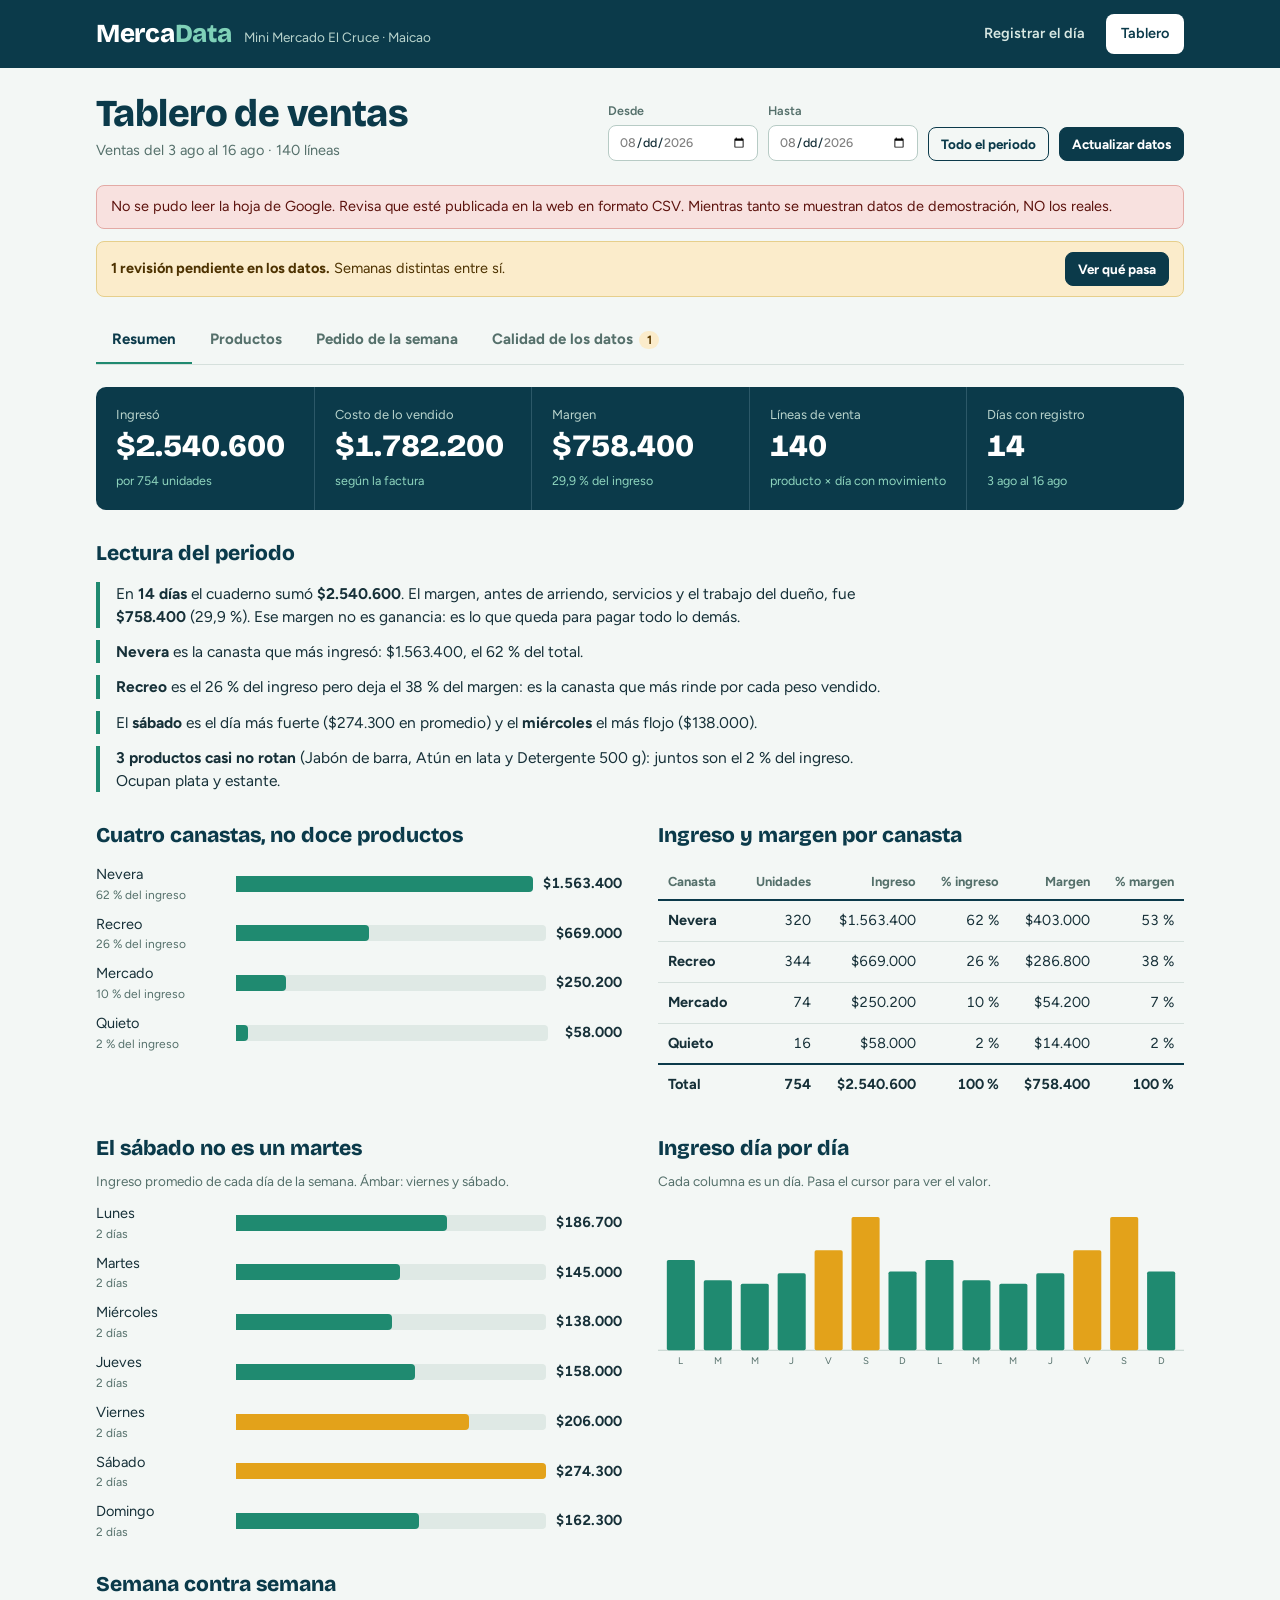
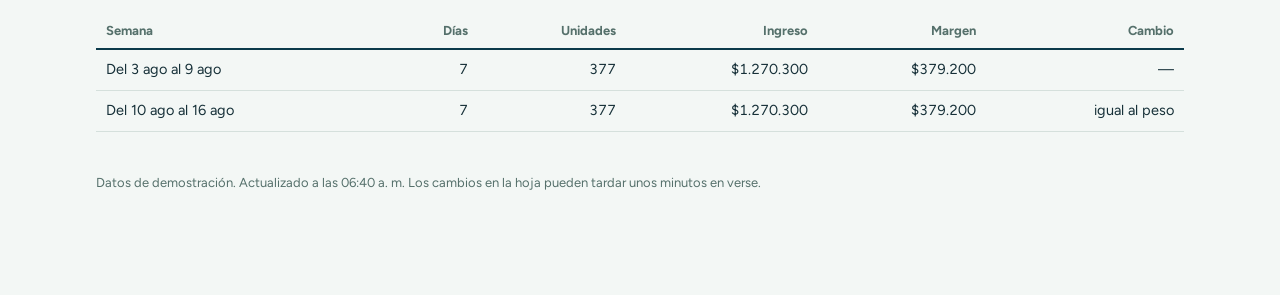
==== tablero.html @ 3d1bfa3e "Add files via upload" ====
<!doctype html>
<html lang="es">
<head>
<meta charset="utf-8">
<meta name="viewport" content="width=device-width, initial-scale=1">
<title>MercaData · Tablero</title>
<link rel="preconnect" href="https://fonts.googleapis.com"><link rel="preconnect" href="https://fonts.gstatic.com" crossorigin>
<link href="https://fonts.googleapis.com/css2?family=Bricolage+Grotesque:opsz,wght@12..96,500;12..96,800&family=Figtree:wght@400;500;600;700&display=swap" rel="stylesheet">
<link rel="stylesheet" href="mercadata.css">
<style>
.page-h { display: flex; justify-content: space-between; align-items: end; gap: 16px; flex-wrap: wrap; padding-block: 26px 12px; }
.page-h h1 { font-family: var(--f-display); font-weight: 800; font-size: clamp(26px, 4vw, 38px); margin: 0; line-height: 1.05; color: var(--ink); letter-spacing: -.015em; }
.page-h p { margin: 6px 0 0; color: var(--muted); font-size: 14.5px; }
.tools { display: flex; gap: 10px; align-items: end; flex-wrap: wrap; }
.tools label.f { font-size: 12.5px; }
.tools input[type=date] { padding: 7px 10px; width: 150px; }
.tabs { display: flex; gap: 2px; border-bottom: 1px solid var(--line); margin-bottom: 22px; overflow-x: auto; scrollbar-width: none; }
.tab { appearance: none; border: 0; background: transparent; padding: 11px 16px; font-weight: 700; font-size: 15px; color: var(--muted); border-bottom: 3px solid transparent; cursor: pointer; white-space: nowrap; margin-bottom: -1px; }
.tab[aria-selected="true"] { color: var(--ink); border-bottom-color: var(--green); }
.tab .n { display: inline-block; min-width: 20px; padding: 0 6px; margin-left: 6px; border-radius: 999px; background: var(--amber-soft); color: #5c3b00; font-size: 12px; text-align: center; }
.panel > * + * { margin-top: 28px; }

.ledger { display: grid; grid-template-columns: repeat(5, 1fr); background: var(--ink); color: #fff; border-radius: 10px; overflow: hidden; }
.ledger > div { padding: 18px 20px; border-left: 1px solid #2c5868; min-width: 0; }
.ledger > div:first-child { border-left: 0; }
.ledger small { display: block; color: #b9d4cd; font-size: 13px; }
.ledger b { display: block; font-family: var(--f-display); font-weight: 800; font-size: clamp(22px, 3vw, 31px); color: #fff; font-variant-numeric: tabular-nums; line-height: 1.15; margin-block: 4px; }
.ledger span { font-size: 12.5px; color: #8fd5be; }

.cols2 { display: grid; grid-template-columns: 1fr 1fr; gap: 36px; }
h2.s { font-family: var(--f-display); font-weight: 800; font-size: 21px; margin: 0 0 12px; color: var(--ink); }
.sub { font-size: 13.5px; color: var(--muted); margin: -6px 0 12px; max-width: 75ch; }

.bars { display: grid; gap: 10px; }
.br { display: grid; grid-template-columns: minmax(84px, 130px) 1fr auto; gap: 10px; align-items: center; font-size: 14.5px; }
.br .t { height: 16px; background: #dfe9e5; border-radius: 0 4px 4px 0; position: relative; }
.br .f { height: 100%; background: var(--green); border-radius: 0 4px 4px 0; min-width: 2px; }
.br .f.amber { background: #e3a21a; }
.br b { font-variant-numeric: tabular-nums; font-weight: 700; min-width: 64px; text-align: right; }
.br span.l { overflow-wrap: anywhere; }
.br span.l small { display: block; color: var(--muted); font-size: 12px; }

.read { margin: 0; padding: 0; list-style: none; display: grid; gap: 12px; }
.read li { padding-left: 16px; border-left: 4px solid var(--green); font-size: 15.5px; max-width: 80ch; }
.read li b { font-weight: 700; }

table { width: 100%; border-collapse: collapse; font-size: 14.5px; }
th { text-align: left; font-size: 13px; color: var(--muted); font-weight: 700; padding: 8px 10px; border-bottom: 2px solid var(--ink); white-space: nowrap; }
td { padding: 9px 10px; border-bottom: 1px solid var(--line); vertical-align: top; }
td.r, th.r { text-align: right; font-variant-numeric: tabular-nums; }
tfoot td { border-top: 2px solid var(--ink); border-bottom: 0; font-weight: 700; }
.scroll { overflow-x: auto; }
.rule { font-size: 13.5px; color: var(--muted); max-width: 85ch; }

.al { display: inline-flex; align-items: center; gap: 6px; font-weight: 700; font-size: 13px; padding: 2px 10px 2px 8px; border-radius: 999px; white-space: nowrap; }
.al svg { width: 12px; height: 12px; flex: none; }
.al.Pausar { background: var(--bad-soft); color: #8e1b14; }
.al.Reforzar { background: var(--amber-soft); color: #5c3b00; }
.al.Firme { background: var(--good-soft); color: #0d4b3b; }
.al.Normal { background: #e4eeeb; color: #34504a; }

.colchart { width: 100%; height: auto; display: block; }
.colchart text { font: 11px var(--f-body); fill: var(--muted); }
.colchart rect.bar { fill: var(--green); }
.colchart rect.bar.fin { fill: #e3a21a; }
.colchart rect.bar:hover { fill: var(--ink); }

.heat td.h { text-align: center; font-variant-numeric: tabular-nums; font-weight: 600; min-width: 46px; }
.heat th { text-align: center; }
.heat th:first-child, .heat td:first-child { text-align: left; }

.chk { display: grid; gap: 10px; }
.chk > div { display: grid; grid-template-columns: auto 1fr; gap: 12px; padding: 12px 14px; border-radius: 8px; background: #fff; border: 1px solid var(--line); }
.chk > div.revisar { background: var(--warn-soft); border-color: #e6cf8c; }
.chk b { display: block; font-size: 15.5px; }
.chk p { margin: 2px 0 0; font-size: 14.5px; max-width: 85ch; }
.chk .ic { width: 22px; height: 22px; margin-top: 2px; }
.pill { display: inline-block; font-size: 12.5px; font-weight: 700; padding: 1px 9px; border-radius: 999px; margin-left: 8px; vertical-align: 1px; }
.pill.ok { background: var(--good-soft); color: #0d4b3b; } .pill.revisar { background: #f3d58a; color: #4d3200; }

.alertbar { background: var(--warn-soft); border: 1px solid #e6cf8c; color: #4d3200; padding: 10px 14px; border-radius: 8px; font-size: 14.5px; display: flex; gap: 12px; align-items: center; justify-content: space-between; flex-wrap: wrap; margin-bottom: 20px; }
.ctrl { display: flex; gap: 14px; align-items: end; flex-wrap: wrap; }
.ctrl label.f { width: 180px; }
.paste { font: 13px/1.5 ui-monospace, Menlo, Consolas, monospace; background: #fff; border: 1px dashed #9fb8b0; border-radius: 8px; padding: 12px; white-space: pre-wrap; }
@media (max-width: 860px) {
  .ledger { grid-template-columns: repeat(2, 1fr); }
  .ledger > div { border-left: 0; border-top: 1px solid #2c5868; }
  .ledger > div:nth-child(-n+2) { border-top: 0; }
  .ledger > div:nth-child(even) { border-left: 1px solid #2c5868; }
  .ledger > div:last-child { grid-column: 1 / -1; border-left: 0; }
  .cols2 { grid-template-columns: 1fr; gap: 28px; }
}
.cols2 > *, .panel > * { min-width: 0; }
@media (max-width: 560px) {
  .colchart text { font-size: 17px; }
  .br { grid-template-columns: 96px 1fr auto; gap: 8px; font-size: 14px; }
  .br b { min-width: 0; font-size: 13.5px; }
  .ledger > div { padding: 14px 14px; }
  .scroll table { font-size: 13px; }
  .xs-hide { display: none; }
  .scroll th, .scroll td { padding: 7px 6px; }
  .br b { font-size: 13px; }
  .br { gap: 6px; }
}
</style>
</head>
<body>
<header class="top">
  <div class="wrap">
    <a class="brand" href="index.html"><span class="wordmark">Merca<i>Data</i></span><span class="slogan" id="negocio">El cuaderno del tendero, leído</span></a>
    <nav class="nav" aria-label="Principal"><a href="index.html">Registrar el día</a><a href="tablero.html" aria-current="page">Tablero</a></nav>
  </div>
</header>

<main class="wrap">
  <div class="page-h">
    <div><h1>Tablero de ventas</h1><p id="periodo">Cargando datos…</p></div>
    <div class="tools">
      <label class="f">Desde<input type="date" id="desde"></label>
      <label class="f">Hasta<input type="date" id="hasta"></label>
      <button class="btn ghost sm" id="limpiar" type="button">Todo el periodo</button>
      <button class="btn sm" id="recargar" type="button">Actualizar datos</button>
    </div>
  </div>
  <div id="avisos"></div>
  <div id="alertbar"></div>

  <div class="tabs" role="tablist" aria-label="Secciones del tablero">
    <button class="tab" role="tab" id="t-resumen" aria-controls="p-resumen" aria-selected="true" data-tab="resumen">Resumen</button>
    <button class="tab" role="tab" id="t-productos" aria-controls="p-productos" aria-selected="false" data-tab="productos">Productos</button>
    <button class="tab" role="tab" id="t-pedido" aria-controls="p-pedido" aria-selected="false" data-tab="pedido">Pedido de la semana</button>
    <button class="tab" role="tab" id="t-calidad" aria-controls="p-calidad" aria-selected="false" data-tab="calidad">Calidad de los datos<span class="n" id="n-calidad" hidden></span></button>
  </div>

  <section class="panel" id="p-resumen" role="tabpanel" aria-labelledby="t-resumen">
    <div class="ledger" id="ledger"></div>
    <div><h2 class="s">Lectura del periodo</h2><ul class="read" id="lectura"></ul></div>
    <div class="cols2">
      <div><h2 class="s">Cuatro canastas, no doce productos</h2><div class="bars" id="b-cat"></div></div>
      <div><h2 class="s">Ingreso y margen por canasta</h2><div class="scroll" id="t-cat"></div></div>
    </div>
    <div class="cols2">
      <div><h2 class="s">El sábado no es un martes</h2><p class="sub">Ingreso promedio de cada día de la semana. Ámbar: viernes y sábado.</p><div class="bars" id="b-dow"></div></div>
      <div><h2 class="s">Ingreso día por día</h2><p class="sub" id="dia-sub"></p><div id="c-dia"></div></div>
    </div>
    <div><h2 class="s">Semana contra semana</h2><div class="scroll" id="t-sem"></div></div>
  </section>

  <section class="panel" id="p-productos" role="tabpanel" aria-labelledby="t-productos" hidden>
    <div><h2 class="s">Lo que rota y lo que se queda quieto</h2><div class="scroll" id="t-prod"></div>
      <p class="rule" id="reglas"></p></div>
    <div><h2 class="s">Qué se vende cada día</h2><p class="sub">Unidades vendidas por producto y día de la semana en el periodo. Cuanto más oscuro, más sale ese día.</p><div class="scroll" id="t-heat"></div></div>
  </section>

  <section class="panel" id="p-pedido" role="tabpanel" aria-labelledby="t-pedido" hidden>
    <div><h2 class="s">Cuatro decisiones de pedido</h2><ul class="read" id="decisiones"></ul></div>
    <div>
      <h2 class="s">Cuánto pedir la próxima semana</h2>
      <p class="sub" id="pedido-base"></p>
      <div class="ctrl"><label class="f">Colchón de seguridad (%)<input type="number" id="colchon" min="0" max="100" value="0" inputmode="numeric"></label><button class="btn go sm" id="copiar-pedido" type="button">Copiar pedido</button></div>
      <div class="scroll" id="t-pedido-t" style="margin-top:14px"></div>
    </div>
    <p class="rule">El pedido es el promedio semanal de lo que salió, repartido entre lunes a jueves y viernes a domingo. No descuenta lo que ya hay en el estante: el cuaderno no registra el inventario. Con pocas semanas de datos no se promete “así va a ser noviembre”, solo el pedido de la otra semana.</p>
  </section>

  <section class="panel" id="p-calidad" role="tabpanel" aria-labelledby="t-calidad" hidden>
    <div><h2 class="s">¿Se puede confiar en estos números?</h2><p class="sub">Revisiones automáticas sobre toda la hoja de Ventas, sin importar las fechas elegidas arriba.</p><div class="chk" id="chk"></div></div>
    <div><h2 class="s">Reglas de limpieza del cuaderno</h2><div class="scroll" id="t-reglas"></div></div>
  </section>

  <p class="foot" id="foot"></p>
</main>
<div class="toast" id="toast" hidden></div>

<script src="config.js"></script>
<script src="demo-data.js"></script>
<script src="lib.js"></script>
<script src="analisis.js"></script>
<script>
(function () {
  "use strict";
  var $ = function (id) { return document.getElementById(id); }, X = window.MD, esc = X.esc, money = X.money, sum = X.sum, DIAS = X.ORDEN_DIAS;
  var data, loadedAt, A, Q;
  $("negocio").textContent = X.CFG.NEGOCIO || "El cuaderno del tendero, leído";

  function toast(t) { var e = $("toast"); e.textContent = t; e.hidden = false; clearTimeout(toast.h); toast.h = setTimeout(function () { e.hidden = true; }, 3000); }
  var TABS = ["resumen", "productos", "pedido", "calidad"];
  function showTab(n) { TABS.forEach(function (t) { $("p-" + t).hidden = t !== n; $("t-" + t).setAttribute("aria-selected", t === n ? "true" : "false"); }); try { history.replaceState(null, "", "#" + n); } catch (e) {} }
  document.querySelector(".tabs").addEventListener("click", function (e) { var b = e.target.closest("[data-tab]"); if (b) showTab(b.dataset.tab); });
  document.querySelector(".tabs").addEventListener("keydown", function (e) {
    if (e.key !== "ArrowRight" && e.key !== "ArrowLeft") return;
    var cur = TABS.indexOf((document.querySelector('.tab[aria-selected="true"]') || {}).dataset.tab), n = TABS[(cur + (e.key === "ArrowRight" ? 1 : TABS.length - 1)) % TABS.length];
    showTab(n); $("t-" + n).focus();
  });
  document.addEventListener("click", function (e) { var g = e.target.closest("[data-go]"); if (g) { e.preventDefault(); showTab(g.dataset.go); window.scrollTo({ top: 0, behavior: "smooth" }); } });

  function bars(items, o) {
    o = o || {}; var max = Math.max.apply(null, items.map(function (i) { return i.v; }).concat([1]));
    return items.map(function (i) { return '<div class="br"><span class="l">' + esc(i.l) + (i.sub ? "<small>" + esc(i.sub) + "</small>" : "") + '</span><div class="t"><div class="f' + (i.amber ? " amber" : "") + '" style="width:' + Math.max(1.5, i.v * 100 / max) + '%"></div></div><b>' + (o.money ? money(i.v) : i.v) + "</b></div>"; }).join("");
  }
  var ICON = {
    Pausar: '<svg viewBox="0 0 12 12" aria-hidden="true"><rect x="2" y="1.5" width="3" height="9" fill="currentColor"/><rect x="7" y="1.5" width="3" height="9" fill="currentColor"/></svg>',
    Reforzar: '<svg viewBox="0 0 12 12" aria-hidden="true"><path d="M6 1 11 10H1z" fill="currentColor"/></svg>',
    Firme: '<svg viewBox="0 0 12 12" aria-hidden="true"><path d="M1.5 6.5 4.5 9.5 10.5 2.5" fill="none" stroke="currentColor" stroke-width="2"/></svg>',
    Normal: '<svg viewBox="0 0 12 12" aria-hidden="true"><circle cx="6" cy="6" r="4.5" fill="currentColor"/></svg>'
  };
  var NOMBRE = { Pausar: "Pausar un pedido", Reforzar: "Reforzar viernes", Firme: "No puede faltar", Normal: "Normal" };
  function badge(e) { return '<span class="al ' + e + '">' + ICON[e] + NOMBRE[e] + "</span>"; }
  function cap(s) { return s.charAt(0).toUpperCase() + s.slice(1); }
  function lista(a) { return a.length <= 1 ? (a[0] || "") : a.slice(0, -1).join(", ") + " y " + a[a.length - 1]; }
  function pc(a, b) { return b ? Math.round(a * 100 / b) : 0; }

  function renderResumen() {
    var mgp = A.ing ? (Math.round(A.margen * 1000 / A.ing) / 10).toLocaleString("es-CO") : "0";
    $("ledger").innerHTML = [
      ["Ingresó", money(A.ing), "por " + A.uni + " unidades"], ["Costo de lo vendido", money(A.costo), "según la factura"],
      ["Margen", money(A.margen), mgp + " % del ingreso"], ["Líneas de venta", A.n, "producto × día con movimiento"],
      ["Días con registro", A.nDias + (A.diasRango && A.diasRango !== A.nDias ? " de " + A.diasRango : ""), A.nDias ? X.fmtDate(A.desde) + " al " + X.fmtDate(A.hasta) : "—"]
    ].map(function (x) { return "<div><small>" + x[0] + "</small><b>" + x[1] + "</b><span>" + x[2] + "</span></div>"; }).join("");

    var L = [], cats = Object.keys(A.cat).sort(function (a, b) { return A.cat[b].ing - A.cat[a].ing; });
    if (!A.n) { $("lectura").innerHTML = "<li>No hay ventas en este periodo. Cambia las fechas o registra un día.</li>"; ["b-cat", "t-cat", "b-dow", "c-dia", "t-sem"].forEach(function (id) { $(id).innerHTML = ""; }); return; }
    L.push("En <b>" + A.nDias + (A.nDias === 1 ? " día" : " días") + "</b> el cuaderno sumó <b>" + money(A.ing) + "</b>. El margen, antes de arriendo, servicios y el trabajo del dueño, fue <b>" + money(A.margen) + "</b> (" + mgp + " %). Ese margen no es ganancia: es lo que queda para pagar todo lo demás.");
    var top = cats[0]; L.push("<b>" + esc(top) + "</b> es la canasta que más ingresó: " + money(A.cat[top].ing) + ", el " + pc(A.cat[top].ing, A.ing) + " % del total.");
    var gap = cats.map(function (c) { return { c: c, d: pc(A.cat[c].margen, A.margen) - pc(A.cat[c].ing, A.ing) }; }).sort(function (a, b) { return b.d - a.d; })[0];
    if (gap && gap.d >= 5) L.push("<b>" + esc(gap.c) + "</b> es el " + pc(A.cat[gap.c].ing, A.ing) + " % del ingreso pero deja el " + pc(A.cat[gap.c].margen, A.margen) + " % del margen: es la canasta que más rinde por cada peso vendido.");
    var dw = DIAS.filter(function (d) { return Object.keys(A.dow[d].fechas).length; }).map(function (d) { var n = Object.keys(A.dow[d].fechas).length; return { d: d, avg: A.dow[d].ing / n }; }).sort(function (a, b) { return b.avg - a.avg; });
    if (dw.length > 1) L.push("El <b>" + dw[0].d.toLowerCase() + "</b> es el día más fuerte (" + money(dw[0].avg) + " en promedio) y el <b>" + dw[dw.length - 1].d.toLowerCase() + "</b> el más flojo (" + money(dw[dw.length - 1].avg) + ").");
    var pau = A.prod.filter(function (p) { return p.estado === "Pausar"; });
    if (pau.length) L.push("<b>" + pau.length + (pau.length === 1 ? " producto" : " productos") + " casi no rota" + (pau.length === 1 ? "" : "n") + "</b> (" + lista(pau.map(function (p) { return esc(p.producto); })) + "): juntos son el " + pc(sum(pau, function (p) { return p.ing; }), A.ing) + " % del ingreso. Ocupan plata y estante.");
    $("lectura").innerHTML = L.map(function (t) { return "<li>" + t + "</li>"; }).join("");

    $("b-cat").innerHTML = bars(cats.map(function (c, i) { return { l: c, sub: pc(A.cat[c].ing, A.ing) + " % del ingreso", v: A.cat[c].ing }; }), { money: true });
    $("t-cat").innerHTML = '<table><thead><tr><th>Canasta</th><th class="r xs-hide">Unidades</th><th class="r">Ingreso</th><th class="r">% ingreso</th><th class="r">Margen</th><th class="r xs-hide">% margen</th></tr></thead><tbody>' +
      cats.map(function (c) { var o = A.cat[c]; return "<tr><td><b>" + esc(c) + '</b></td><td class="r xs-hide">' + o.uni + '</td><td class="r">' + money(o.ing) + '</td><td class="r">' + pc(o.ing, A.ing) + ' %</td><td class="r">' + money(o.margen) + '</td><td class="r xs-hide">' + pc(o.margen, A.margen) + " %</td></tr>"; }).join("") +
      '</tbody><tfoot><tr><td>Total</td><td class="r">' + A.uni + '</td><td class="r">' + money(A.ing) + '</td><td class="r">100 %</td><td class="r">' + money(A.margen) + '</td><td class="r">100 %</td></tr></tfoot></table>';

    $("b-dow").innerHTML = bars(DIAS.filter(function (d) { return Object.keys(A.dow[d].fechas).length; }).map(function (d) { var n = Object.keys(A.dow[d].fechas).length; return { l: d, sub: n + (n === 1 ? " día" : " días"), v: Math.round(A.dow[d].ing / n), amber: d === "Viernes" || d === "Sábado" }; }), { money: true });

    var keys = A.fechas, mx = Math.max.apply(null, keys.map(function (k) { return A.dia[k]; })), W = 600, H = 190, pb = 22, bw = (W - 10) / keys.length;
    $("dia-sub").textContent = "Cada columna es un día. Pasa el cursor para ver el valor.";
    $("c-dia").innerHTML = '<svg class="colchart" viewBox="0 0 ' + W + " " + H + '" role="img" aria-label="Ingreso por día">' +
      '<line x1="0" x2="' + W + '" y1="' + (H - pb) + '" y2="' + (H - pb) + '" stroke="#b7cbc5"/>' +
      keys.map(function (k, i) { var h = Math.round(A.dia[k] * (H - pb - 16) / mx), dn = X.dayName(k), fin = dn === "Viernes" || dn === "Sábado"; return '<rect class="bar' + (fin ? " fin" : "") + '" x="' + (5 + i * bw + bw * .12) + '" y="' + (H - pb - h) + '" width="' + (bw * .76) + '" height="' + h + '" rx="2"><title>' + dn + " " + X.fmtDate(k) + ": " + money(A.dia[k]) + '</title></rect><text x="' + (5 + i * bw + bw / 2) + '" y="' + (H - 6) + '" text-anchor="middle">' + dn.charAt(0) + "</text>"; }).join("") + "</svg>";

    var prev = null;
    $("t-sem").innerHTML = '<table><thead><tr><th>Semana</th><th class="r">Días</th><th class="r xs-hide">Unidades</th><th class="r">Ingreso</th><th class="r xs-hide">Margen</th><th class="r">Cambio</th></tr></thead><tbody>' +
      A.semKeys.map(function (k) { var s = A.sem[k], nd = Object.keys(s.dias).length, ch = prev == null ? "—" : (prev === s.ing ? "igual al peso" : (s.ing > prev ? "+" : "−") + Math.abs(Math.round((s.ing - prev) * 100 / prev)) + " %"); prev = s.ing; return "<tr><td>Del " + X.fmtDate(k) + " al " + X.fmtDate(X.addDays(k, 6)) + '</td><td class="r">' + nd + '</td><td class="r xs-hide">' + s.uni + '</td><td class="r">' + money(s.ing) + '</td><td class="r xs-hide">' + money(s.margen) + '</td><td class="r">' + ch + "</td></tr>"; }).join("") + "</tbody></table>";
  }

  function renderProductos() {
    if (!A.n) { $("t-prod").innerHTML = ""; $("t-heat").innerHTML = ""; $("reglas").textContent = ""; return; }
    var C = X.CFG;
    $("t-prod").innerHTML = '<table><thead><tr><th>Producto</th><th>Canasta</th><th class="r">Unidades</th><th class="r">Por semana</th><th class="r">Ingreso</th><th class="r">Margen</th><th class="r">Margen %</th><th class="r">Días con venta</th><th class="r">Vie + sáb</th><th>Día pico</th><th>Qué hacer</th></tr></thead><tbody>' +
      A.prod.map(function (p) { return "<tr><td><b>" + esc(p.producto) + "</b></td><td>" + esc(p.categoria) + '</td><td class="r">' + p.uni + '</td><td class="r">' + (Math.round(p.semana * 10) / 10).toLocaleString("es-CO") + '</td><td class="r">' + money(p.ing) + '</td><td class="r">' + money(p.margen) + '</td><td class="r">' + Math.round(p.mgPct) + ' %</td><td class="r">' + Math.round(p.pctDias) + ' %</td><td class="r">' + Math.round(p.pctFinde) + ' %</td><td>' + esc(p.pico) + "</td><td>" + badge(p.estado) + "</td></tr>"; }).join("") + "</tbody></table>";
    $("reglas").innerHTML = "Cómo se decide “qué hacer” (se cambia en config.js): <b>Pausar un pedido</b> si vende " + (C.QUIETO_MAX_SEMANA == null ? 4 : C.QUIETO_MAX_SEMANA) + " unidades por semana o menos. <b>Reforzar viernes</b> si al menos el " + (C.FIN_DE_SEMANA_PCT == null ? 37 : C.FIN_DE_SEMANA_PCT) + " % de sus unidades salen viernes y sábado (parejo sería 29 %). <b>No puede faltar</b> si se vendió al menos el " + (C.DIARIO_PCT == null ? 90 : C.DIARIO_PCT) + " % de los días y no pesa más el fin de semana. El resto es <b>Normal</b>.";
    var mx = 1; A.prod.forEach(function (p) { p.dow.forEach(function (v) { if (v > mx) mx = v; }); });
    $("t-heat").innerHTML = '<table class="heat"><thead><tr><th>Producto</th>' + DIAS.map(function (d) { return "<th>" + d.slice(0, 3) + "</th>"; }).join("") + '</tr></thead><tbody>' +
      A.prod.map(function (p) { var m = Math.max(Math.max.apply(null, p.dow), 6); return "<tr><td>" + esc(p.producto) + "</td>" + p.dow.map(function (v, i) { var a = v / m; return '<td class="h" style="background:rgba(31,138,112,' + (0.06 + a * 0.72).toFixed(2) + ");color:" + (a > .55 ? "#fff" : "#163038") + '" title="' + esc(p.producto) + ", " + DIAS[i] + ": " + v + ' unidades">' + v + "</td>"; }).join("") + "</tr>"; }).join("") + "</tbody></table>";
  }

  var pedidoRows = [];
  function renderPedido() {
    if (!A.n) { $("t-pedido-t").innerHTML = ""; $("decisiones").innerHTML = ""; $("pedido-base").textContent = ""; pedidoRows = []; return; }
    var col = Math.max(0, Math.min(100, +$("colchon").value || 0)) / 100, mult = 1 + col;
    pedidoRows = A.prod.map(function (p) {
      var pausar = p.estado === "Pausar", a = pausar ? 0 : Math.ceil(p.lunJue * mult), b = pausar ? 0 : Math.ceil(p.vieDom * mult);
      return { p: p, a: a, b: b, tot: a + b };
    });
    var semTxt = A.semanasN === 1 ? "1 semana" : (Math.round(A.semanasN * 10) / 10).toLocaleString("es-CO") + " semanas";
    var rep = Q.filter(function (c) { return c.titulo === "Semanas distintas entre sí" && c.nivel === "revisar"; })[0];
    $("pedido-base").innerHTML = "Base: promedio por semana de lo vendido entre el " + X.fmtDate(A.desde) + " y el " + X.fmtDate(A.hasta) + " (" + semTxt + ")." + (rep ? ' <b style="color:#8f5a00">Ojo: hay semanas repetidas en los datos; si es un error de copia, este pedido se apoya en una sola semana real.</b> <a href="#" data-go="calidad">Ver revisión</a>' : "");
    $("t-pedido-t").innerHTML = '<table><thead><tr><th>Producto</th><th>Qué hacer</th><th class="r">Lunes a jueves</th><th class="r">Viernes a domingo</th><th class="r">Total de la semana</th></tr></thead><tbody>' +
      pedidoRows.map(function (r) { return "<tr><td><b>" + esc(r.p.producto) + "</b></td><td>" + badge(r.p.estado) + '</td><td class="r">' + (r.p.estado === "Pausar" ? "—" : r.a) + '</td><td class="r">' + (r.p.estado === "Pausar" ? "—" : r.b) + '</td><td class="r"><b>' + (r.p.estado === "Pausar" ? "0 · pausar" : r.tot) + "</b></td></tr>"; }).join("") + "</tbody></table>";

    var firmes = A.prod.filter(function (p) { return p.estado === "Firme"; }), ref = A.prod.filter(function (p) { return p.estado === "Reforzar"; }), pau = A.prod.filter(function (p) { return p.estado === "Pausar"; });
    var D = [];
    if (firmes.length) D.push("<b>" + cap(lista(firmes.map(function (p) { return p.producto; }))) + " se piden antes que cualquier promoción.</b> Se vendieron casi todos los días y su venta no depende del fin de semana: son el " + pc(sum(firmes, function (p) { return p.ing; }), A.ing) + " % del ingreso.");
    if (ref.length) { var ra = sum(ref, function (p) { return p.lunJue; }), rb = sum(ref, function (p) { return p.vieDom; }); D.push("<b>" + cap(lista(ref.map(function (p) { return p.producto; }))) + " se refuerzan el viernes, no el lunes.</b> En promedio salen " + Math.round(ra) + " unidades de lunes a jueves y " + Math.round(rb) + " de viernes a domingo: el pedido del viernes debe ser más alto que el del martes."); }
    if (pau.length) D.push("<b>" + cap(lista(pau.map(function (p) { return p.producto; }))) + " se pausan un pedido.</b> Salen " + lista(pau.map(function (p) { return esc(p.producto) + " " + (Math.round(p.semana * 10) / 10).toLocaleString("es-CO"); })) + " unidades por semana: no se reponen hasta ver otra semana igual.");
    D.push("<b>Con " + A.nDias + (A.nDias === 1 ? " día" : " días") + " no se promete el mes.</b> Se promete el pedido de la otra semana, y se vuelve a leer cuando haya más datos.");
    $("decisiones").innerHTML = D.map(function (t) { return "<li>" + t + "</li>"; }).join("");
  }
  $("colchon").addEventListener("input", function () { if (A) renderPedido(); });
  $("copiar-pedido").addEventListener("click", function () {
    if (!pedidoRows.length) return;
    var t = "Pedido sugerido · semana siguiente (" + (X.CFG.NEGOCIO || "") + ")\n" + pedidoRows.filter(function (r) { return r.p.estado !== "Pausar"; }).map(function (r) { return "- " + r.p.producto + ": " + r.tot + " (lun-jue " + r.a + " · vie-dom " + r.b + ")"; }).join("\n") +
      "\nPausar este pedido: " + pedidoRows.filter(function (r) { return r.p.estado === "Pausar"; }).map(function (r) { return r.p.producto; }).join(", ");
    if (navigator.clipboard && navigator.clipboard.writeText) navigator.clipboard.writeText(t).then(function () { toast("Pedido copiado."); }, function () { toast("No se pudo copiar."); }); else toast("No se pudo copiar.");
  });

  function renderCalidad() {
    var ic = { ok: '<svg class="ic" viewBox="0 0 24 24" aria-hidden="true"><circle cx="12" cy="12" r="11" fill="#146b52"/><path d="M6.5 12.5 10.5 16.5 17.5 8" fill="none" stroke="#fff" stroke-width="2.4"/></svg>',
      revisar: '<svg class="ic" viewBox="0 0 24 24" aria-hidden="true"><path d="M12 1.5 23 21H1z" fill="#c98a0b"/><path d="M12 9v6" stroke="#fff" stroke-width="2.6"/><circle cx="12" cy="18" r="1.5" fill="#fff"/></svg>' };
    var pend = Q.filter(function (c) { return c.nivel === "revisar"; }).length;
    $("n-calidad").hidden = !pend; $("n-calidad").textContent = pend;
    $("chk").innerHTML = Q.map(function (c) { return '<div class="' + c.nivel + '">' + ic[c.nivel] + "<div><b>" + esc(c.titulo) + '<span class="pill ' + c.nivel + '">' + (c.nivel === "ok" ? "Bien" : "Revisar") + "</span></b><p>" + esc(c.detalle) + "</p></div></div>"; }).join("");
    $("alertbar").innerHTML = pend ? '<div class="alertbar" role="status"><span><b>' + pend + (pend === 1 ? " revisión pendiente" : " revisiones pendientes") + " en los datos.</b> " + esc(Q.filter(function (c) { return c.nivel === "revisar"; })[0].titulo) + (pend > 1 ? " y " + (pend - 1) + " más." : ".") + '</span><button class="btn sm" type="button" data-go="calidad">Ver qué pasa</button></div>' : "";
    $("t-reglas").innerHTML = '<table><thead><tr><th>Error del cuaderno</th><th>Regla</th><th>Dónde se aplica</th></tr></thead><tbody>' + [
      ["Mismo producto con tres nombres", "Lista cerrada de productos", "Registro: solo se eligen productos de la hoja Productos. Tablero: revisa los que están fuera."],
      ["Un sábado copiado dos veces", "Una fecha, una fila por producto", "Registro: guardar un día ya registrado lo reemplaza. Tablero: busca repetidas."],
      ["Precio escrito como texto (14.500 / 14500)", "Precio en número pelado", "Se toma de la hoja Productos, no se escribe a mano."],
      ["Día sin página", "Día vacío se deja vacío y se dice", "Tablero: lista los días sin registro; no se rellenan con promedios."],
      ["Costo igual al precio", "El costo sale de la factura", "Tablero: avisa si el costo es cero o no es menor que el precio."],
      ["Producto “por si acaso”", "Lo que no está en el cuaderno no existe", "Registro: si no salió, queda en 0 y no se guarda fila."]
    ].map(function (r) { return "<tr><td>" + r.map(esc).join("</td><td>") + "</td></tr>"; }).join("") + "</tbody></table>";
  }

  function filtered() { return MDA.analizar(data.ven, data.prod, { desde: $("desde").value, hasta: $("hasta").value }); }
  function renderAll() {
    A = filtered(); Q = MDA.calidad(data.ven, data.prod);
    $("periodo").textContent = A.n ? "Ventas del " + X.fmtDate(A.desde) + " al " + X.fmtDate(A.hasta) + " · " + A.n + " líneas" : "Sin ventas en este periodo";
    renderResumen(); renderProductos(); renderPedido(); renderCalidad();
    $("foot").textContent = (data.modo === "demo" ? "Datos de demostración. " : "Datos de la hoja de Google. ") + "Actualizado a las " + loadedAt + ". Los cambios en la hoja pueden tardar unos minutos en verse.";
  }
  function load() {
    $("periodo").textContent = "Cargando datos…";
    return X.loadData().then(function (d) {
      data = d; loadedAt = new Date().toLocaleTimeString("es-CO", { hour: "2-digit", minute: "2-digit" }).replace(/\.$/, "");
      var av = d.avisos.slice(); if (d.modo === "demo" && !av.length) av.push("Estás viendo datos de demostración. Conecta las hojas de Google en config.js para ver los datos reales.");
      $("avisos").innerHTML = av.map(function (a) { return '<div class="banner' + (d.avisos.length ? " err" : "") + '" role="status">' + esc(a) + "</div>"; }).join("");
      var f = d.ven.map(function (v) { return v.fecha; }).filter(Boolean).sort(); if (f.length) { $("desde").min = $("hasta").min = f[0]; $("desde").max = $("hasta").max = f[f.length - 1]; }
      renderAll();
    });
  }
  ["desde", "hasta"].forEach(function (id) { $(id).addEventListener("change", function () { if (data) renderAll(); }); });
  $("limpiar").addEventListener("click", function () { $("desde").value = ""; $("hasta").value = ""; if (data) renderAll(); });
  $("recargar").addEventListener("click", function () { load().then(function () { toast("Datos actualizados."); }); });
  var h = (location.hash || "").replace("#", ""); if (TABS.indexOf(h) >= 0) showTab(h);
  load();
})();
</script>
</body>
</html>
---- mercadata.css ----
/* MercaData · estilos comunes. Azul petróleo de la marca, verde para datos, ámbar para el fin de semana. */
:root {
  --ink: #0b3a4a;
  --ink-2: #163038;
  --paper: #f3f7f5;
  --card: #ffffff;
  --line: #d5e0dc;
  --muted: #55706b;
  --green: #1f8a70;
  --green-soft: #d6efe6;
  --amber: #c98a0b;
  --amber-soft: #fbeccb;
  --bad: #b3261e; --bad-soft: #f8e1df;
  --warn: #8f5a00; --warn-soft: #fbeccb;
  --good: #146b52; --good-soft: #d6efe6;
  --f-display: "Bricolage Grotesque", "Trebuchet MS", system-ui, sans-serif;
  --f-body: "Figtree", system-ui, -apple-system, "Segoe UI", sans-serif;
}
* { box-sizing: border-box; }
html { -webkit-text-size-adjust: 100%; }
body { margin: 0; background: var(--paper); color: var(--ink-2); font: 16px/1.5 var(--f-body); }
a { color: inherit; }
button, input, select, textarea { font: inherit; color: inherit; }
:focus-visible { outline: 3px solid var(--amber); outline-offset: 2px; }
.wrap { max-width: 1120px; margin: 0 auto; padding-inline: max(16px, env(safe-area-inset-left)); }
[hidden] { display: none !important; }

.top { background: var(--ink); color: #fff; }
.top .wrap { display: flex; align-items: center; justify-content: space-between; gap: 14px; padding-block: 14px; flex-wrap: wrap; }
.brand { display: flex; align-items: baseline; gap: 12px; text-decoration: none; flex-wrap: wrap; min-width: 0; }
.wordmark { font-family: var(--f-display); font-weight: 800; font-size: 26px; letter-spacing: -.01em; line-height: 1; }
.wordmark i { font-style: normal; color: #7fd1b8; }
.slogan { font-size: 13.5px; color: #b9d4cd; }
.nav { display: flex; gap: 6px; }
.nav a { text-decoration: none; padding: 8px 14px; border-radius: 8px; font-size: 14.5px; font-weight: 600; color: #d8e8e3; border: 1px solid transparent; }
.nav a[aria-current="page"] { background: #fff; color: var(--ink); }
.nav a:hover:not([aria-current]) { border-color: #4b7482; }

.banner { padding: 10px 14px; border-radius: 8px; font-size: 14.5px; margin-block: 12px; background: var(--warn-soft); color: #4d3200; border: 1px solid #e6cf8c; }
.banner.err { background: var(--bad-soft); color: #5c120d; border-color: #e3aaa5; }

.btn { appearance: none; border: 1px solid var(--ink); background: var(--ink); color: #fff; border-radius: 8px; padding: 11px 18px; font-weight: 700; cursor: pointer; text-decoration: none; display: inline-block; text-align: center; }
.btn:hover { background: #0f4c61; }
.btn.go { background: var(--green); border-color: var(--green); }
.btn.go:hover { background: #197560; }
.btn.ghost { background: transparent; color: var(--ink); }
.btn.ghost:hover { background: #e4eeeb; }
.btn.sm { padding: 6px 12px; font-size: 13.5px; }
.btn:disabled { opacity: .45; cursor: not-allowed; }

label.f { display: grid; gap: 4px; font-size: 13.5px; font-weight: 600; color: var(--muted); }
input[type=text], input[type=number], input[type=date], select, textarea { background: #fff; border: 1px solid #b7cbc5; border-radius: 8px; padding: 10px 12px; width: 100%; min-width: 0; font-weight: 500; color: var(--ink-2); }

.toast { position: fixed; left: 50%; transform: translateX(-50%); bottom: 24px; background: var(--ink); color: #fff; padding: 10px 16px; border-radius: 8px; font-size: 14.5px; z-index: 50; max-width: calc(100% - 32px); }
.foot { padding-block: 28px 90px; color: var(--muted); font-size: 13px; }
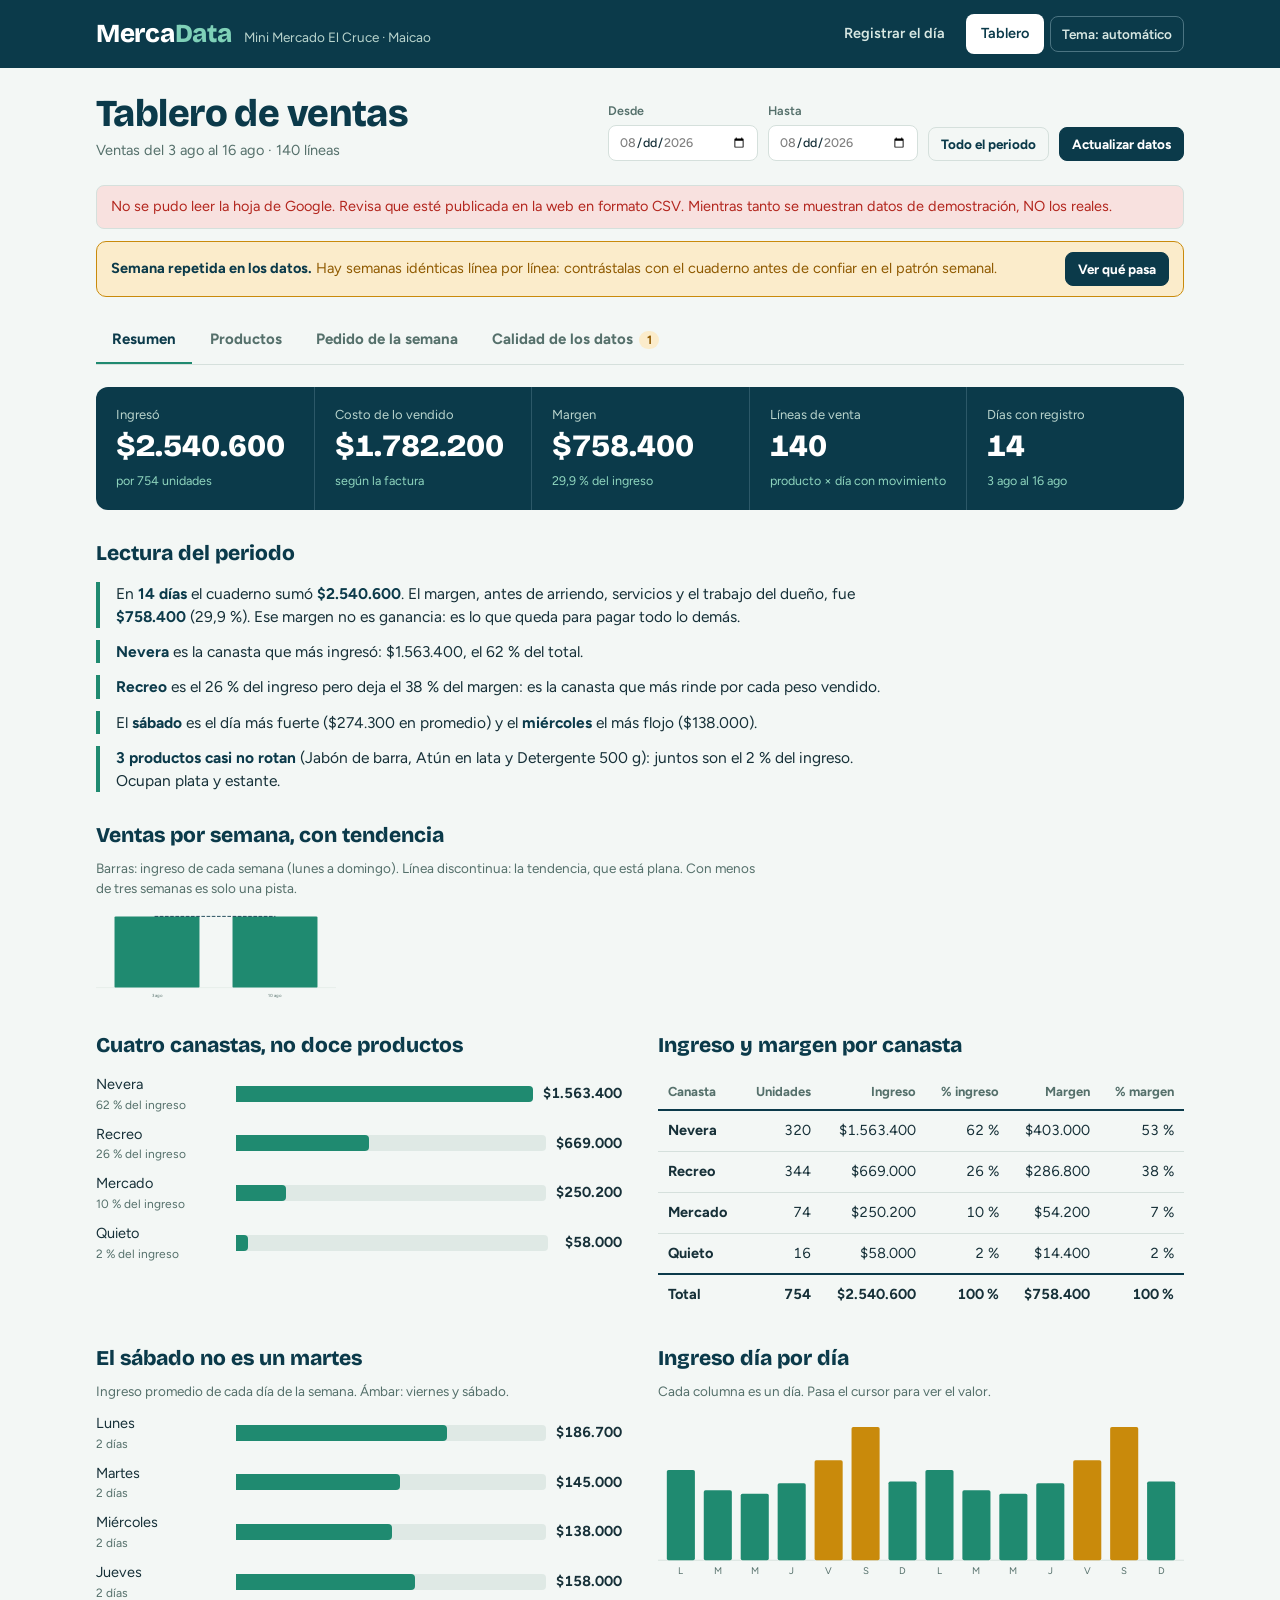
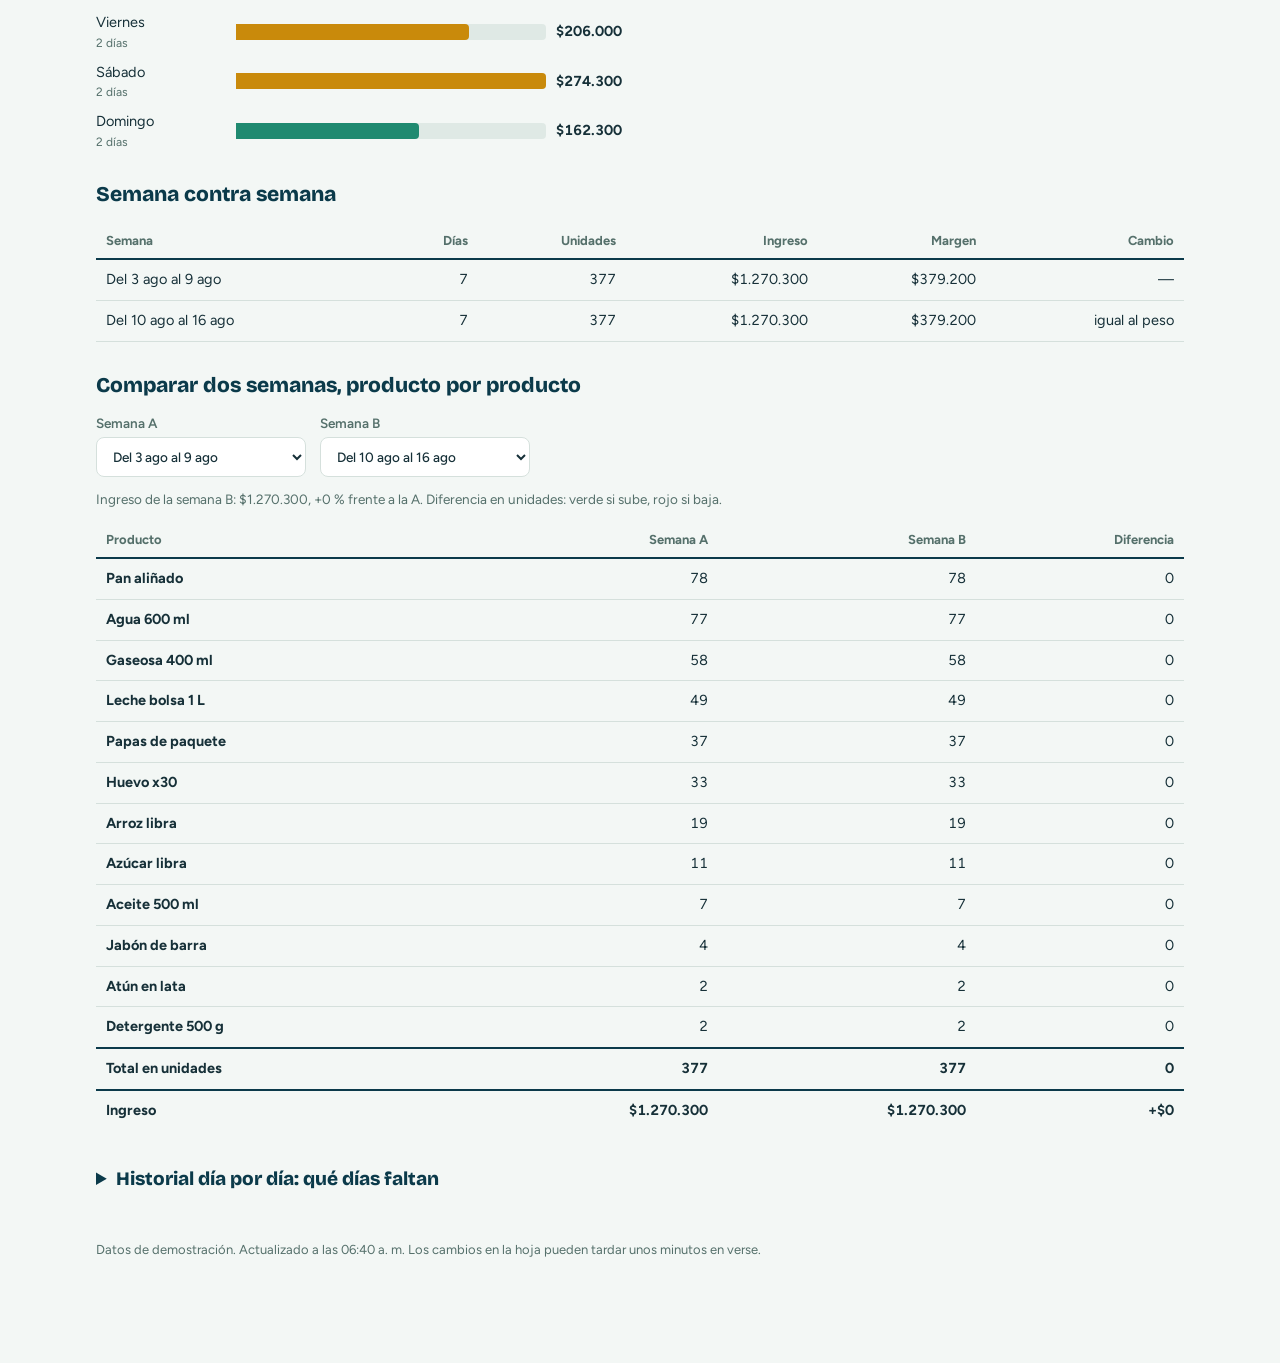
==== commit 78f531d4: "Add files via upload" ====
--- a/tablero.html
+++ b/tablero.html
@@ -4,9 +4,11 @@
 <meta charset="utf-8">
 <meta name="viewport" content="width=device-width, initial-scale=1">
 <title>MercaData · Tablero</title>
+<link rel="icon" href="data:image/svg+xml,%3Csvg xmlns='http://www.w3.org/2000/svg' viewBox='0 0 32 32'%3E%3Crect width='32' height='32' rx='7' fill='%230b3a4a'/%3E%3Cpath d='M7 22V10l9 8 9-8v12' fill='none' stroke='%237fd1b8' stroke-width='3' stroke-linejoin='round'/%3E%3C/svg%3E">
+<script>try{var _t=localStorage.getItem("md-tema");if(_t)document.documentElement.setAttribute("data-theme",_t)}catch(e){}</script>
 <link rel="preconnect" href="https://fonts.googleapis.com"><link rel="preconnect" href="https://fonts.gstatic.com" crossorigin>
 <link href="https://fonts.googleapis.com/css2?family=Bricolage+Grotesque:opsz,wght@12..96,500;12..96,800&family=Figtree:wght@400;500;600;700&display=swap" rel="stylesheet">
-<link rel="stylesheet" href="mercadata.css">
+<link rel="stylesheet" href="mercadata.css?v=4">
 <style>
 .page-h { display: flex; justify-content: space-between; align-items: end; gap: 16px; flex-wrap: wrap; padding-block: 26px 12px; }
 .page-h h1 { font-family: var(--f-display); font-weight: 800; font-size: clamp(26px, 4vw, 38px); margin: 0; line-height: 1.05; color: var(--ink); letter-spacing: -.015em; }
@@ -15,12 +17,13 @@
 .tools label.f { font-size: 12.5px; }
 .tools input[type=date] { padding: 7px 10px; width: 150px; }
 .tabs { display: flex; gap: 2px; border-bottom: 1px solid var(--line); margin-bottom: 22px; overflow-x: auto; scrollbar-width: none; }
-.tab { appearance: none; border: 0; background: transparent; padding: 11px 16px; font-weight: 700; font-size: 15px; color: var(--muted); border-bottom: 3px solid transparent; cursor: pointer; white-space: nowrap; margin-bottom: -1px; }
+.tab { appearance: none; border: 0; background: transparent; padding: 11px 16px; font-weight: 700; font-size: 15px; color: var(--muted); border-bottom: 3px solid transparent; cursor: pointer; white-space: nowrap; margin-bottom: -1px; transition: color .2s ease, border-color .2s ease; }
+.tab:hover { color: var(--ink); }
 .tab[aria-selected="true"] { color: var(--ink); border-bottom-color: var(--green); }
-.tab .n { display: inline-block; min-width: 20px; padding: 0 6px; margin-left: 6px; border-radius: 999px; background: var(--amber-soft); color: #5c3b00; font-size: 12px; text-align: center; }
+.tab .n { display: inline-block; min-width: 20px; padding: 0 6px; margin-left: 6px; border-radius: 999px; background: var(--amber-soft); color: var(--warn); font-size: 12px; text-align: center; }
 .panel > * + * { margin-top: 28px; }
 
-.ledger { display: grid; grid-template-columns: repeat(5, 1fr); background: var(--ink); color: #fff; border-radius: 10px; overflow: hidden; }
+.ledger { display: grid; grid-template-columns: repeat(5, 1fr); background: var(--head); color: #fff; border-radius: 12px; overflow: hidden; }
 .ledger > div { padding: 18px 20px; border-left: 1px solid #2c5868; min-width: 0; }
 .ledger > div:first-child { border-left: 0; }
 .ledger small { display: block; color: #b9d4cd; font-size: 13px; }
@@ -33,55 +36,88 @@
 
 .bars { display: grid; gap: 10px; }
 .br { display: grid; grid-template-columns: minmax(84px, 130px) 1fr auto; gap: 10px; align-items: center; font-size: 14.5px; }
-.br .t { height: 16px; background: #dfe9e5; border-radius: 0 4px 4px 0; position: relative; }
-.br .f { height: 100%; background: var(--green); border-radius: 0 4px 4px 0; min-width: 2px; }
-.br .f.amber { background: #e3a21a; }
+.br .t { height: 16px; background: var(--track); border-radius: 0 4px 4px 0; position: relative; }
+.br .f { height: 100%; background: var(--green); border-radius: 0 4px 4px 0; min-width: 2px; transition: width .5s ease; }
+.br .f.amber { background: var(--amber); }
 .br b { font-variant-numeric: tabular-nums; font-weight: 700; min-width: 64px; text-align: right; }
 .br span.l { overflow-wrap: anywhere; }
 .br span.l small { display: block; color: var(--muted); font-size: 12px; }
 
 .read { margin: 0; padding: 0; list-style: none; display: grid; gap: 12px; }
 .read li { padding-left: 16px; border-left: 4px solid var(--green); font-size: 15.5px; max-width: 80ch; }
-.read li b { font-weight: 700; }
+.read li b { font-weight: 700; color: var(--ink); }
 
 table { width: 100%; border-collapse: collapse; font-size: 14.5px; }
 th { text-align: left; font-size: 13px; color: var(--muted); font-weight: 700; padding: 8px 10px; border-bottom: 2px solid var(--ink); white-space: nowrap; }
 td { padding: 9px 10px; border-bottom: 1px solid var(--line); vertical-align: top; }
 td.r, th.r { text-align: right; font-variant-numeric: tabular-nums; }
 tfoot td { border-top: 2px solid var(--ink); border-bottom: 0; font-weight: 700; }
+tr.falta td { background: var(--warn-soft); color: var(--warn); }
 .scroll { overflow-x: auto; }
 .rule { font-size: 13.5px; color: var(--muted); max-width: 85ch; }
+.up { color: var(--good); font-weight: 700; } .down { color: var(--bad); font-weight: 700; }
 
 .al { display: inline-flex; align-items: center; gap: 6px; font-weight: 700; font-size: 13px; padding: 2px 10px 2px 8px; border-radius: 999px; white-space: nowrap; }
 .al svg { width: 12px; height: 12px; flex: none; }
-.al.Pausar { background: var(--bad-soft); color: #8e1b14; }
-.al.Reforzar { background: var(--amber-soft); color: #5c3b00; }
-.al.Firme { background: var(--good-soft); color: #0d4b3b; }
-.al.Normal { background: #e4eeeb; color: #34504a; }
-
-.colchart { width: 100%; height: auto; display: block; }
+.al.Pausar { background: var(--bad-soft); color: var(--bad); }
+.al.Reforzar { background: var(--amber-soft); color: var(--warn); }
+.al.Firme { background: var(--good-soft); color: var(--good); }
+.al.Normal { background: var(--soft); color: var(--ink-2); }
+.al.Sin { background: var(--card); color: var(--muted); border: 1px dashed var(--line); }
+
+.colchart { width: 100%; height: auto; display: block; overflow: visible; }
 .colchart text { font: 11px var(--f-body); fill: var(--muted); }
-.colchart rect.bar { fill: var(--green); }
-.colchart rect.bar.fin { fill: #e3a21a; }
+.colchart rect.bar { fill: var(--green); transition: fill .15s ease; }
+.colchart rect.bar.fin { fill: var(--amber); }
+.colchart rect.bar.parc { opacity: .4; }
 .colchart rect.bar:hover { fill: var(--ink); }
+.colchart .trend { fill: none; stroke: var(--ink); stroke-width: 2.2; stroke-dasharray: 7 6; stroke-linecap: round; }
+.colchart .trend-dot { fill: var(--paper); stroke: var(--ink); stroke-width: 2; }
 
 .heat td.h { text-align: center; font-variant-numeric: tabular-nums; font-weight: 600; min-width: 46px; }
 .heat th { text-align: center; }
 .heat th:first-child, .heat td:first-child { text-align: left; }
 
 .chk { display: grid; gap: 10px; }
-.chk > div { display: grid; grid-template-columns: auto 1fr; gap: 12px; padding: 12px 14px; border-radius: 8px; background: #fff; border: 1px solid var(--line); }
-.chk > div.revisar { background: var(--warn-soft); border-color: #e6cf8c; }
-.chk b { display: block; font-size: 15.5px; }
+.chk > div { display: grid; grid-template-columns: auto 1fr; gap: 12px; padding: 12px 14px; border-radius: 10px; background: var(--card); border: 1px solid var(--line); }
+.chk > div.revisar { background: var(--warn-soft); border-color: var(--amber); }
+.chk b { display: block; font-size: 15.5px; color: var(--ink); }
 .chk p { margin: 2px 0 0; font-size: 14.5px; max-width: 85ch; }
 .chk .ic { width: 22px; height: 22px; margin-top: 2px; }
 .pill { display: inline-block; font-size: 12.5px; font-weight: 700; padding: 1px 9px; border-radius: 999px; margin-left: 8px; vertical-align: 1px; }
-.pill.ok { background: var(--good-soft); color: #0d4b3b; } .pill.revisar { background: #f3d58a; color: #4d3200; }
-
-.alertbar { background: var(--warn-soft); border: 1px solid #e6cf8c; color: #4d3200; padding: 10px 14px; border-radius: 8px; font-size: 14.5px; display: flex; gap: 12px; align-items: center; justify-content: space-between; flex-wrap: wrap; margin-bottom: 20px; }
+.pill.ok { background: var(--good-soft); color: var(--good); } .pill.revisar { background: var(--amber-soft); color: var(--warn); }
+
+.alertbar { background: var(--warn-soft); border: 1px solid var(--amber); color: var(--warn); padding: 10px 14px; border-radius: 10px; font-size: 14.5px; display: flex; gap: 12px; align-items: center; justify-content: space-between; flex-wrap: wrap; margin-bottom: 20px; animation: rise .35s ease both; }
+.alertbar b { color: var(--ink); }
 .ctrl { display: flex; gap: 14px; align-items: end; flex-wrap: wrap; }
 .ctrl label.f { width: 180px; }
-.paste { font: 13px/1.5 ui-monospace, Menlo, Consolas, monospace; background: #fff; border: 1px dashed #9fb8b0; border-radius: 8px; padding: 12px; white-space: pre-wrap; }
+.acciones { display: flex; gap: 8px; flex-wrap: wrap; align-items: center; }
+.pares { display: flex; gap: 14px; flex-wrap: wrap; align-items: end; }
+.pares label.f { width: 210px; }
+.hist > summary { cursor: pointer; font-family: var(--f-display); font-weight: 800; font-size: 19px; color: var(--ink); padding: 6px 0; }
+.hist[open] > summary { margin-bottom: 10px; }
+.hist-sub { margin: 0 0 6px; font-size: 13.5px; color: var(--muted); }
+
+.present { position: fixed; inset: 0; z-index: 60; background: var(--head); color: #e6f2ee; overflow-y: auto; padding: clamp(22px, 4vw, 56px); animation: rise .35s ease both; }
+.present .in { max-width: 1040px; margin: 0 auto; }
+.present h2 { font-family: var(--f-display); font-weight: 800; font-size: clamp(30px, 4.6vw, 56px); line-height: 1.05; color: #fff; margin: 0 0 6px; letter-spacing: -.015em; }
+.present .sub2 { color: #9db8b1; font-size: clamp(16px, 2vw, 22px); margin: 0 0 clamp(22px, 4vw, 40px); }
+.present ul.pl { list-style: none; margin: 0; padding: 0; display: grid; gap: clamp(14px, 2.4vw, 26px); font-size: clamp(18px, 2.3vw, 27px); line-height: 1.4; }
+.present ul.pl li { padding-left: 18px; border-left: 5px solid #4fc2a0; max-width: 62ch; }
+.present ul.pl li b { color: #fff; }
+.present .pt-grid { display: grid; grid-template-columns: repeat(auto-fill, minmax(230px, 1fr)); gap: 10px; margin-top: clamp(24px, 4vw, 44px); }
+.present .pt-grid div { background: rgba(255,255,255,.07); border-radius: 10px; padding: 12px 16px; display: flex; justify-content: space-between; align-items: baseline; gap: 10px; font-size: clamp(16px, 1.8vw, 20px); }
+.present .pt-grid b { font-family: var(--f-display); font-size: clamp(24px, 2.8vw, 34px); color: #fff; }
+.present .pt-off { margin-top: 22px; color: #9db8b1; font-size: clamp(15px, 1.7vw, 19px); }
+.present .x { position: fixed; top: 14px; right: 14px; }
+.present .x.btn.ghost { color: #fff; border-color: #6c98a6; background: transparent; }
+.present .x.btn.ghost:hover { background: #164e63; }
+
+#imprimir { display: none; }
+.talla { font-size: 14.5px; }
+
+.foot { padding-block: 28px 90px; color: var(--muted); font-size: 13px; }
+
 @media (max-width: 860px) {
   .ledger { grid-template-columns: repeat(2, 1fr); }
   .ledger > div { border-left: 0; border-top: 1px solid #2c5868; }
@@ -94,13 +130,25 @@
 @media (max-width: 560px) {
   .colchart text { font-size: 17px; }
   .br { grid-template-columns: 96px 1fr auto; gap: 8px; font-size: 14px; }
-  .br b { min-width: 0; font-size: 13.5px; }
+  .br b { min-width: 0; font-size: 13px; }
   .ledger > div { padding: 14px 14px; }
   .scroll table { font-size: 13px; }
   .xs-hide { display: none; }
   .scroll th, .scroll td { padding: 7px 6px; }
-  .br b { font-size: 13px; }
   .br { gap: 6px; }
+  .tab { padding: 11px 12px; }
+  .pares label.f { width: 100%; }
+  .ctrl label.f { width: 100%; }
+}
+@media print {
+  body > *:not(#imprimir) { display: none !important; }
+  #imprimir { display: block !important; color: #000; background: #fff; font: 14px/1.4 var(--f-body, Arial), sans-serif; }
+  #imprimir h1 { font-size: 22px; margin: 0 0 4px; }
+  #imprimir table { font-size: 13px; }
+  #imprimir th, #imprimir td { border-bottom: 1px solid #999; padding: 6px 8px; color: #000; }
+  #imprimir .caja { width: 26px; font-size: 18px; text-align: center; }
+  #imprimir .real { width: 110px; border-bottom: 1px solid #000; }
+  @page { margin: 14mm; }
 }
 </style>
 </head>
@@ -108,7 +156,7 @@
 <header class="top">
   <div class="wrap">
     <a class="brand" href="index.html"><span class="wordmark">Merca<i>Data</i></span><span class="slogan" id="negocio">El cuaderno del tendero, leído</span></a>
-    <nav class="nav" aria-label="Principal"><a href="index.html">Registrar el día</a><a href="tablero.html" aria-current="page">Tablero</a></nav>
+    <nav class="nav" aria-label="Principal"><a href="index.html">Registrar el día</a><a href="tablero.html" aria-current="page">Tablero</a><button class="theme-btn" id="tema" type="button" aria-label="Cambiar el tema">Tema: automático</button></nav>
   </div>
 </header>
 
@@ -135,6 +183,7 @@
   <section class="panel" id="p-resumen" role="tabpanel" aria-labelledby="t-resumen">
     <div class="ledger" id="ledger"></div>
     <div><h2 class="s">Lectura del periodo</h2><ul class="read" id="lectura"></ul></div>
+    <div><h2 class="s">Ventas por semana, con tendencia</h2><p class="sub" id="sem-sub"></p><div id="c-sem"></div></div>
     <div class="cols2">
       <div><h2 class="s">Cuatro canastas, no doce productos</h2><div class="bars" id="b-cat"></div></div>
       <div><h2 class="s">Ingreso y margen por canasta</h2><div class="scroll" id="t-cat"></div></div>
@@ -144,6 +193,12 @@
       <div><h2 class="s">Ingreso día por día</h2><p class="sub" id="dia-sub"></p><div id="c-dia"></div></div>
     </div>
     <div><h2 class="s">Semana contra semana</h2><div class="scroll" id="t-sem"></div></div>
+    <div><h2 class="s">Comparar dos semanas, producto por producto</h2>
+      <div class="pares"><label class="f">Semana A<select id="wa"></select></label><label class="f">Semana B<select id="wb"></select></label></div>
+      <p class="sub" id="comp-sub" style="margin-top:12px"></p>
+      <div class="scroll" id="t-comp"></div>
+    </div>
+    <details class="hist" id="hist"><summary>Historial día por día: qué días faltan</summary><p class="hist-sub" id="hist-sub"></p><div class="scroll" id="t-hist"></div></details>
   </section>
 
   <section class="panel" id="p-productos" role="tabpanel" aria-labelledby="t-productos" hidden>
@@ -153,6 +208,7 @@
   </section>
 
   <section class="panel" id="p-pedido" role="tabpanel" aria-labelledby="t-pedido" hidden>
+    <div class="acciones"><button class="btn sm" id="presentar" type="button">Modo presentación</button><button class="btn ghost sm" id="imprimir-btn" type="button">Imprimir lista de compras</button></div>
     <div><h2 class="s">Cuatro decisiones de pedido</h2><ul class="read" id="decisiones"></ul></div>
     <div>
       <h2 class="s">Cuánto pedir la próxima semana</h2>
@@ -170,17 +226,45 @@
 
   <p class="foot" id="foot"></p>
 </main>
+
+<div class="present" id="present" role="dialog" aria-modal="true" aria-labelledby="pres-h" hidden>
+  <div class="in">
+    <h2 id="pres-h">Pedido de la semana</h2>
+    <p class="sub2" id="pres-sub"></p>
+    <ul class="pl" id="pres-body"></ul>
+    <div class="pt-grid" id="pres-tot"></div>
+    <p class="pt-off" id="pres-off"></p>
+  </div>
+  <button class="btn ghost x" id="pres-x" type="button">Cerrar (Esc)</button>
+</div>
+
+<div id="imprimir" aria-hidden="true"></div>
 <div class="toast" id="toast" hidden></div>
 
-<script src="config.js"></script>
-<script src="demo-data.js"></script>
-<script src="lib.js"></script>
-<script src="analisis.js"></script>
+<script src="config.js?v=4"></script>
+<script src="demo-data.js?v=4"></script>
+<script src="lib.js?v=4"></script>
+<script src="analisis.js?v=4"></script>
+<script>
+(function () {
+  "use strict";
+  var TEMAS = { auto: "Tema: automático", light: "Tema: claro", dark: "Tema: oscuro" };
+  function temaActual() { return document.documentElement.getAttribute("data-theme") || "auto"; }
+  function pintaTema() { document.getElementById("tema").textContent = TEMAS[temaActual()]; }
+  document.getElementById("tema").addEventListener("click", function () {
+    var sig = { auto: "light", light: "dark", dark: "auto" }[temaActual()] || "auto";
+    if (sig === "auto") document.documentElement.removeAttribute("data-theme"); else document.documentElement.setAttribute("data-theme", sig);
+    try { if (sig === "auto") localStorage.removeItem("md-tema"); else localStorage.setItem("md-tema", sig); } catch (e) {}
+    pintaTema();
+  });
+  pintaTema();
+})();
+</script>
 <script>
 (function () {
   "use strict";
   var $ = function (id) { return document.getElementById(id); }, X = window.MD, esc = X.esc, money = X.money, sum = X.sum, DIAS = X.ORDEN_DIAS;
-  var data, loadedAt, A, Q;
+  var data, loadedAt, A, Q, PN = {}, pedidoRows = [];
   $("negocio").textContent = X.CFG.NEGOCIO || "El cuaderno del tendero, leído";
 
   function toast(t) { var e = $("toast"); e.textContent = t; e.hidden = false; clearTimeout(toast.h); toast.h = setTimeout(function () { e.hidden = true; }, 3000); }
@@ -202,13 +286,42 @@
     Pausar: '<svg viewBox="0 0 12 12" aria-hidden="true"><rect x="2" y="1.5" width="3" height="9" fill="currentColor"/><rect x="7" y="1.5" width="3" height="9" fill="currentColor"/></svg>',
     Reforzar: '<svg viewBox="0 0 12 12" aria-hidden="true"><path d="M6 1 11 10H1z" fill="currentColor"/></svg>',
     Firme: '<svg viewBox="0 0 12 12" aria-hidden="true"><path d="M1.5 6.5 4.5 9.5 10.5 2.5" fill="none" stroke="currentColor" stroke-width="2"/></svg>',
-    Normal: '<svg viewBox="0 0 12 12" aria-hidden="true"><circle cx="6" cy="6" r="4.5" fill="currentColor"/></svg>'
+    Normal: '<svg viewBox="0 0 12 12" aria-hidden="true"><circle cx="6" cy="6" r="4.5" fill="currentColor"/></svg>',
+    Sin: '<svg viewBox="0 0 12 12" aria-hidden="true"><circle cx="6" cy="6" r="4.5" fill="none" stroke="currentColor" stroke-width="1.5"/></svg>'
   };
-  var NOMBRE = { Pausar: "Pausar un pedido", Reforzar: "Reforzar viernes", Firme: "No puede faltar", Normal: "Normal" };
+  var NOMBRE = { Pausar: "Pausar un pedido", Reforzar: "Reforzar viernes", Firme: "No puede faltar", Normal: "Normal", Sin: "Sin ventas aún" };
   function badge(e) { return '<span class="al ' + e + '">' + ICON[e] + NOMBRE[e] + "</span>"; }
   function cap(s) { return s.charAt(0).toUpperCase() + s.slice(1); }
   function lista(a) { return a.length <= 1 ? (a[0] || "") : a.slice(0, -1).join(", ") + " y " + a[a.length - 1]; }
   function pc(a, b) { return b ? Math.round(a * 100 / b) : 0; }
+  function nombreProd(nk) { return PN[nk] || cap(nk); }
+  function semTxt(k) { return "Del " + X.fmtDate(k) + " al " + X.fmtDate(X.addDays(k, 6)); }
+  function unidadesTxt(n) { return (Math.round(n * 10) / 10).toLocaleString("es-CO"); }
+
+  /* Ventas por semana: barras (las semanas incompletas, más claras) y la línea de tendencia */
+  function renderSemanas() {
+    var keys = A.semKeys, n = keys.length;
+    if (!n) { $("c-sem").innerHTML = ""; $("sem-sub").textContent = ""; return; }
+    var full = keys.filter(function (k) { return Object.keys(A.sem[k].dias).length === 7; });
+    var base = full.length >= 2 ? full : keys, W = 600, H = 230, pb = 36, pt = 16, yH = H - pb - pt;
+    var xs = base.map(function (k) { return keys.indexOf(k); }), ys = base.map(function (k) { return A.sem[k].ing; });
+    var mx = xs.reduce(function (a, x) { return a + x; }, 0) / xs.length, my = ys.reduce(function (a, y) { return a + y; }, 0) / ys.length;
+    var num = 0, den = 0; xs.forEach(function (x, i) { num += (x - mx) * (ys[i] - my); den += (x - mx) * (x - mx); });
+    var b = den ? num / den : 0, a0 = my - b * mx;
+    var top = Math.max.apply(null, ys.concat([a0, a0 + b * (n - 1), 1])), bw = (W - 10) / n;
+    var yOf = function (v) { return H - pb - Math.max(0, v) * yH / top; };
+    var bars = keys.map(function (k, i) {
+      var s = A.sem[k], nd = Object.keys(s.dias).length, h = s.ing * yH / top, x = 5 + i * bw;
+      return '<rect class="bar' + (nd < 7 ? " parc" : "") + '" x="' + (x + bw * .14).toFixed(1) + '" y="' + (H - pb - h).toFixed(1) + '" width="' + (bw * .72).toFixed(1) + '" height="' + h.toFixed(1) + '" rx="3"><title>' + semTxt(k) + ": " + money(s.ing) + " · " + nd + (nd === 1 ? " día" : " días") + "</title></rect>" +
+        '<text x="' + (x + bw / 2).toFixed(1) + '" y="' + (H - 12) + '" text-anchor="middle">' + X.fmtDate(k) + "</text>";
+    }).join("");
+    var x0 = bw / 2, x1 = 5 + (n - 1) * bw + bw / 2, tl = '<line class="trend" x1="' + x0.toFixed(1) + '" x2="' + x1.toFixed(1) + '" y1="' + yOf(a0).toFixed(1) + '" y2="' + yOf(a0 + b * (n - 1)).toFixed(1) + '"/>';
+    $("c-sem").innerHTML = '<div style="max-width:' + Math.min(680, 90 * n + 60) + 'px"><svg class="colchart" viewBox="0 0 ' + W + " " + H + '" role="img" aria-label="Ingreso por semana con línea de tendencia">' +
+      '<line x1="0" x2="' + W + '" y1="' + (H - pb) + '" y2="' + (H - pb) + '" stroke="var(--line)"/>' + bars + tl + "</svg></div>";
+    var dir = Math.abs(b) < 1 ? "plana" : (b > 0 ? "sube" : "baja") + " unos " + money(Math.abs(b)) + " por semana";
+    $("sem-sub").innerHTML = "Barras: ingreso de cada semana (lunes a domingo). Línea discontinua: la tendencia, que está " + dir + ". " +
+      (n < 3 ? "Con menos de tres semanas es solo una pista." : "") + (full.length >= 2 && full.length < n ? " Las semanas incompletas aparecen claras y no cuentan para la tendencia." : "");
+  }
 
   function renderResumen() {
     var mgp = A.ing ? (Math.round(A.margen * 1000 / A.ing) / 10).toLocaleString("es-CO") : "0";
@@ -219,7 +332,7 @@
     ].map(function (x) { return "<div><small>" + x[0] + "</small><b>" + x[1] + "</b><span>" + x[2] + "</span></div>"; }).join("");
 
     var L = [], cats = Object.keys(A.cat).sort(function (a, b) { return A.cat[b].ing - A.cat[a].ing; });
-    if (!A.n) { $("lectura").innerHTML = "<li>No hay ventas en este periodo. Cambia las fechas o registra un día.</li>"; ["b-cat", "t-cat", "b-dow", "c-dia", "t-sem"].forEach(function (id) { $(id).innerHTML = ""; }); return; }
+    if (!A.n) { $("lectura").innerHTML = "<li>No hay ventas en este periodo. Cambia las fechas o registra un día.</li>"; ["c-sem", "b-cat", "t-cat", "b-dow", "c-dia", "t-sem", "t-comp", "t-hist"].forEach(function (id) { $(id).innerHTML = ""; }); $("sem-sub").textContent = ""; $("comp-sub").textContent = ""; $("hist-sub").textContent = ""; return; }
     L.push("En <b>" + A.nDias + (A.nDias === 1 ? " día" : " días") + "</b> el cuaderno sumó <b>" + money(A.ing) + "</b>. El margen, antes de arriendo, servicios y el trabajo del dueño, fue <b>" + money(A.margen) + "</b> (" + mgp + " %). Ese margen no es ganancia: es lo que queda para pagar todo lo demás.");
     var top = cats[0]; L.push("<b>" + esc(top) + "</b> es la canasta que más ingresó: " + money(A.cat[top].ing) + ", el " + pc(A.cat[top].ing, A.ing) + " % del total.");
     var gap = cats.map(function (c) { return { c: c, d: pc(A.cat[c].margen, A.margen) - pc(A.cat[c].ing, A.ing) }; }).sort(function (a, b) { return b.d - a.d; })[0];
@@ -228,74 +341,156 @@
     if (dw.length > 1) L.push("El <b>" + dw[0].d.toLowerCase() + "</b> es el día más fuerte (" + money(dw[0].avg) + " en promedio) y el <b>" + dw[dw.length - 1].d.toLowerCase() + "</b> el más flojo (" + money(dw[dw.length - 1].avg) + ").");
     var pau = A.prod.filter(function (p) { return p.estado === "Pausar"; });
     if (pau.length) L.push("<b>" + pau.length + (pau.length === 1 ? " producto" : " productos") + " casi no rota" + (pau.length === 1 ? "" : "n") + "</b> (" + lista(pau.map(function (p) { return esc(p.producto); })) + "): juntos son el " + pc(sum(pau, function (p) { return p.ing; }), A.ing) + " % del ingreso. Ocupan plata y estante.");
+    if (A.sinRegistro.length) L.push("Faltan <b>" + A.sinRegistro.length + (A.sinRegistro.length === 1 ? " día" : " días") + "</b> por registrar entre el " + X.fmtDate(A.desde) + " y el " + X.fmtDate(A.hasta) + ". Ver el historial más abajo.");
     $("lectura").innerHTML = L.map(function (t) { return "<li>" + t + "</li>"; }).join("");
 
-    $("b-cat").innerHTML = bars(cats.map(function (c, i) { return { l: c, sub: pc(A.cat[c].ing, A.ing) + " % del ingreso", v: A.cat[c].ing }; }), { money: true });
+    renderSemanas();
+    $("b-cat").innerHTML = bars(cats.map(function (c) { return { l: c, sub: pc(A.cat[c].ing, A.ing) + " % del ingreso", v: A.cat[c].ing }; }), { money: true });
     $("t-cat").innerHTML = '<table><thead><tr><th>Canasta</th><th class="r xs-hide">Unidades</th><th class="r">Ingreso</th><th class="r">% ingreso</th><th class="r">Margen</th><th class="r xs-hide">% margen</th></tr></thead><tbody>' +
       cats.map(function (c) { var o = A.cat[c]; return "<tr><td><b>" + esc(c) + '</b></td><td class="r xs-hide">' + o.uni + '</td><td class="r">' + money(o.ing) + '</td><td class="r">' + pc(o.ing, A.ing) + ' %</td><td class="r">' + money(o.margen) + '</td><td class="r xs-hide">' + pc(o.margen, A.margen) + " %</td></tr>"; }).join("") +
-      '</tbody><tfoot><tr><td>Total</td><td class="r">' + A.uni + '</td><td class="r">' + money(A.ing) + '</td><td class="r">100 %</td><td class="r">' + money(A.margen) + '</td><td class="r">100 %</td></tr></tfoot></table>';
+      '</tbody><tfoot><tr><td>Total</td><td class="r xs-hide">' + A.uni + '</td><td class="r">' + money(A.ing) + '</td><td class="r">100 %</td><td class="r">' + money(A.margen) + '</td><td class="r xs-hide">100 %</td></tr></tfoot></table>';
 
     $("b-dow").innerHTML = bars(DIAS.filter(function (d) { return Object.keys(A.dow[d].fechas).length; }).map(function (d) { var n = Object.keys(A.dow[d].fechas).length; return { l: d, sub: n + (n === 1 ? " día" : " días"), v: Math.round(A.dow[d].ing / n), amber: d === "Viernes" || d === "Sábado" }; }), { money: true });
 
     var keys = A.fechas, mx = Math.max.apply(null, keys.map(function (k) { return A.dia[k]; })), W = 600, H = 190, pb = 22, bw = (W - 10) / keys.length;
     $("dia-sub").textContent = "Cada columna es un día. Pasa el cursor para ver el valor.";
     $("c-dia").innerHTML = '<svg class="colchart" viewBox="0 0 ' + W + " " + H + '" role="img" aria-label="Ingreso por día">' +
-      '<line x1="0" x2="' + W + '" y1="' + (H - pb) + '" y2="' + (H - pb) + '" stroke="#b7cbc5"/>' +
+      '<line x1="0" x2="' + W + '" y1="' + (H - pb) + '" y2="' + (H - pb) + '" stroke="var(--line)"/>' +
       keys.map(function (k, i) { var h = Math.round(A.dia[k] * (H - pb - 16) / mx), dn = X.dayName(k), fin = dn === "Viernes" || dn === "Sábado"; return '<rect class="bar' + (fin ? " fin" : "") + '" x="' + (5 + i * bw + bw * .12) + '" y="' + (H - pb - h) + '" width="' + (bw * .76) + '" height="' + h + '" rx="2"><title>' + dn + " " + X.fmtDate(k) + ": " + money(A.dia[k]) + '</title></rect><text x="' + (5 + i * bw + bw / 2) + '" y="' + (H - 6) + '" text-anchor="middle">' + dn.charAt(0) + "</text>"; }).join("") + "</svg>";
 
     var prev = null;
     $("t-sem").innerHTML = '<table><thead><tr><th>Semana</th><th class="r">Días</th><th class="r xs-hide">Unidades</th><th class="r">Ingreso</th><th class="r xs-hide">Margen</th><th class="r">Cambio</th></tr></thead><tbody>' +
-      A.semKeys.map(function (k) { var s = A.sem[k], nd = Object.keys(s.dias).length, ch = prev == null ? "—" : (prev === s.ing ? "igual al peso" : (s.ing > prev ? "+" : "−") + Math.abs(Math.round((s.ing - prev) * 100 / prev)) + " %"); prev = s.ing; return "<tr><td>Del " + X.fmtDate(k) + " al " + X.fmtDate(X.addDays(k, 6)) + '</td><td class="r">' + nd + '</td><td class="r xs-hide">' + s.uni + '</td><td class="r">' + money(s.ing) + '</td><td class="r xs-hide">' + money(s.margen) + '</td><td class="r">' + ch + "</td></tr>"; }).join("") + "</tbody></table>";
+      A.semKeys.map(function (k) { var s = A.sem[k], nd = Object.keys(s.dias).length, ch = prev == null ? "—" : (prev === s.ing ? "igual al peso" : (s.ing > prev ? '<span class="up">+' : '<span class="down">−') + Math.abs(Math.round((s.ing - prev) * 100 / prev)) + " %</span>"); prev = s.ing; return "<tr><td>" + semTxt(k) + '</td><td class="r">' + nd + '</td><td class="r xs-hide">' + s.uni + '</td><td class="r">' + money(s.ing) + '</td><td class="r xs-hide">' + money(s.margen) + '</td><td class="r">' + ch + "</td></tr>"; }).join("") + "</tbody></table>";
+
+    renderComparar(); renderHist();
+  }
+
+  /* Comparar dos semanas, producto por producto */
+  function semProd(k) { var o = {}, mp = A.sem[k].mapa; Object.keys(mp).forEach(function (key) { var nm = key.slice(key.indexOf("|") + 1); o[nm] = (o[nm] || 0) + mp[key]; }); return o; }
+  function renderComparar() {
+    var keys = A.semKeys, wa = $("wa"), wb = $("wb"), prevA = wa.value, prevB = wb.value;
+    var opts = keys.map(function (k) { return '<option value="' + k + '">' + semTxt(k) + "</option>"; }).join("");
+    wa.innerHTML = opts; wb.innerHTML = opts;
+    wa.value = keys.indexOf(prevA) >= 0 ? prevA : keys[Math.max(0, keys.length - 2)];
+    wb.value = keys.indexOf(prevB) >= 0 ? prevB : keys[keys.length - 1];
+    if (keys.length < 2) { $("comp-sub").textContent = "Necesitas al menos dos semanas con registro para comparar."; $("t-comp").innerHTML = ""; return; }
+    var ka = wa.value, kb = wb.value, pa = semProd(ka), pb = semProd(kb), nk = {};
+    Object.keys(pa).concat(Object.keys(pb)).forEach(function (k) { nk[k] = 1; });
+    var filas = Object.keys(nk).sort(function (x, y) { return (pb[y] || 0) - (pb[x] || 0) || (pa[y] || 0) - (pa[x] || 0); });
+    var sa = A.sem[ka], sb = A.sem[kb], cambio = sa.ing ? Math.round((sb.ing - sa.ing) * 100 / sa.ing) : null;
+    $("comp-sub").innerHTML = ka === kb ? "Elegiste la misma semana dos veces. Elige otra en la columna de la derecha." :
+      "Ingreso de la semana B: " + money(sb.ing) + (cambio == null ? "" : ", " + (cambio >= 0 ? "+" : "−") + Math.abs(cambio) + " % frente a la A") + ". Diferencia en unidades: verde si sube, rojo si baja.";
+    $("t-comp").innerHTML = '<table><thead><tr><th>Producto</th><th class="r">Semana A</th><th class="r">Semana B</th><th class="r">Diferencia</th></tr></thead><tbody>' +
+      filas.map(function (k) { var a = pa[k] || 0, b = pb[k] || 0, d = b - a; return "<tr><td><b>" + esc(nombreProd(k)) + '</b></td><td class="r">' + unidadesTxt(a) + '</td><td class="r">' + unidadesTxt(b) + '</td><td class="r ' + (d > 0 ? "up" : d < 0 ? "down" : "") + '">' + (d > 0 ? "+" : d < 0 ? "−" : "") + unidadesTxt(Math.abs(d)) + "</td></tr>"; }).join("") +
+      '</tbody><tfoot><tr><td>Total en unidades</td><td class="r">' + sa.uni + '</td><td class="r">' + sb.uni + '</td><td class="r">' + (sb.uni - sa.uni > 0 ? "+" : sb.uni - sa.uni < 0 ? "−" : "") + Math.abs(sb.uni - sa.uni) + "</td></tr>" +
+      '<tr><td>Ingreso</td><td class="r">' + money(sa.ing) + '</td><td class="r">' + money(sb.ing) + '</td><td class="r">' + (sb.ing - sa.ing >= 0 ? "+" : "−") + money(Math.abs(sb.ing - sa.ing)) + "</td></tr></tfoot></table>";
+  }
+  ["wa", "wb"].forEach(function (id) { $(id).addEventListener("change", function () { if (A && A.n) renderComparar(); }); });
+
+  /* Historial día por día, con los días sin registro marcados */
+  function renderHist() {
+    var cnt = {}; A.rows.forEach(function (v) { var c = cnt[v.fecha] || (cnt[v.fecha] = { l: 0, u: 0, i: 0 }); c.l++; c.u += v.unidades; c.i += v.ingreso; });
+    var filas = [];
+    for (var i = 0; i < A.diasRango; i++) {
+      var d = X.addDays(A.desde, i), c = cnt[d];
+      filas.push("<tr" + (c ? "" : ' class="falta"') + "><td>" + X.fmtDate(d) + "</td><td>" + X.dayName(d) + "</td>" +
+        (c ? '<td class="r">' + c.l + '</td><td class="r xs-hide">' + c.u + '</td><td class="r">' + money(c.i) + "</td><td>Registrado</td>" : '<td class="r">—</td><td class="r xs-hide">—</td><td class="r">—</td><td>Sin registro</td>') + "</tr>");
+    }
+    $("hist-sub").textContent = A.sinRegistro.length ? "Faltan " + A.sinRegistro.length + (A.sinRegistro.length === 1 ? " día" : " días") + " de " + A.diasRango + ". Confirma si no hubo ventas o si faltó anotar; no se rellenan con promedios." : "Todos los días del periodo tienen registro.";
+    $("t-hist").innerHTML = '<table><thead><tr><th>Fecha</th><th>Día</th><th class="r">Líneas</th><th class="r xs-hide">Unidades</th><th class="r">Ingreso</th><th>Estado</th></tr></thead><tbody>' + filas.join("") + "</tbody></table>";
   }
 
   function renderProductos() {
     if (!A.n) { $("t-prod").innerHTML = ""; $("t-heat").innerHTML = ""; $("reglas").textContent = ""; return; }
     var C = X.CFG;
     $("t-prod").innerHTML = '<table><thead><tr><th>Producto</th><th>Canasta</th><th class="r">Unidades</th><th class="r">Por semana</th><th class="r">Ingreso</th><th class="r">Margen</th><th class="r">Margen %</th><th class="r">Días con venta</th><th class="r">Vie + sáb</th><th>Día pico</th><th>Qué hacer</th></tr></thead><tbody>' +
-      A.prod.map(function (p) { return "<tr><td><b>" + esc(p.producto) + "</b></td><td>" + esc(p.categoria) + '</td><td class="r">' + p.uni + '</td><td class="r">' + (Math.round(p.semana * 10) / 10).toLocaleString("es-CO") + '</td><td class="r">' + money(p.ing) + '</td><td class="r">' + money(p.margen) + '</td><td class="r">' + Math.round(p.mgPct) + ' %</td><td class="r">' + Math.round(p.pctDias) + ' %</td><td class="r">' + Math.round(p.pctFinde) + ' %</td><td>' + esc(p.pico) + "</td><td>" + badge(p.estado) + "</td></tr>"; }).join("") + "</tbody></table>";
-    $("reglas").innerHTML = "Cómo se decide “qué hacer” (se cambia en config.js): <b>Pausar un pedido</b> si vende " + (C.QUIETO_MAX_SEMANA == null ? 4 : C.QUIETO_MAX_SEMANA) + " unidades por semana o menos. <b>Reforzar viernes</b> si al menos el " + (C.FIN_DE_SEMANA_PCT == null ? 37 : C.FIN_DE_SEMANA_PCT) + " % de sus unidades salen viernes y sábado (parejo sería 29 %). <b>No puede faltar</b> si se vendió al menos el " + (C.DIARIO_PCT == null ? 90 : C.DIARIO_PCT) + " % de los días y no pesa más el fin de semana. El resto es <b>Normal</b>.";
+      A.prod.map(function (p) { return "<tr><td><b>" + esc(p.producto) + "</b></td><td>" + esc(p.categoria) + '</td><td class="r">' + p.uni + '</td><td class="r">' + unidadesTxt(p.semana) + '</td><td class="r">' + money(p.ing) + '</td><td class="r">' + money(p.margen) + '</td><td class="r">' + Math.round(p.mgPct) + ' %</td><td class="r">' + Math.round(p.pctDias) + ' %</td><td class="r">' + Math.round(p.pctFinde) + ' %</td><td>' + esc(p.pico) + "</td><td>" + badge(p.estado) + "</td></tr>"; }).join("") + "</tbody></table>";
+    $("reglas").innerHTML = "Cómo se decide “qué hacer” (se cambia en config.js): <b>Pausar un pedido</b> si vende " + (C.QUIETO_MAX_SEMANA == null ? 4 : C.QUIETO_MAX_SEMANA) + " unidades por semana o menos. <b>Reforzar viernes</b> si al menos el " + (C.FIN_DE_SEMANA_PCT == null ? 37 : C.FIN_DE_SEMANA_PCT) + " % de sus unidades salen viernes y sábado (parejo sería 29 %). <b>No puede faltar</b> si se vendió al menos el " + (C.DIARIO_PCT == null ? 90 : C.DIARIO_PCT) + " % de los días y no pesa más el fin de semana. El resto es <b>Normal</b>. Un producto sin ventas en el periodo aparece como <b>Sin ventas aún</b> y no entra al pedido.";
     var mx = 1; A.prod.forEach(function (p) { p.dow.forEach(function (v) { if (v > mx) mx = v; }); });
     $("t-heat").innerHTML = '<table class="heat"><thead><tr><th>Producto</th>' + DIAS.map(function (d) { return "<th>" + d.slice(0, 3) + "</th>"; }).join("") + '</tr></thead><tbody>' +
-      A.prod.map(function (p) { var m = Math.max(Math.max.apply(null, p.dow), 6); return "<tr><td>" + esc(p.producto) + "</td>" + p.dow.map(function (v, i) { var a = v / m; return '<td class="h" style="background:rgba(31,138,112,' + (0.06 + a * 0.72).toFixed(2) + ");color:" + (a > .55 ? "#fff" : "#163038") + '" title="' + esc(p.producto) + ", " + DIAS[i] + ": " + v + ' unidades">' + v + "</td>"; }).join("") + "</tr>"; }).join("") + "</tbody></table>";
-  }
-
-  var pedidoRows = [];
+      A.prod.map(function (p) { var m = Math.max(Math.max.apply(null, p.dow), 6); return "<tr><td>" + esc(p.producto) + "</td>" + p.dow.map(function (v, i) { var a = v / m; return '<td class="h" style="background:rgba(31,138,112,' + (0.06 + a * 0.72).toFixed(2) + ");color:" + (a > .55 ? "#fff" : "var(--ink-2)") + '" title="' + esc(p.producto) + ", " + DIAS[i] + ": " + v + ' unidades">' + v + "</td>"; }).join("") + "</tr>"; }).join("") + "</tbody></table>";
+  }
+
   function renderPedido() {
     if (!A.n) { $("t-pedido-t").innerHTML = ""; $("decisiones").innerHTML = ""; $("pedido-base").textContent = ""; pedidoRows = []; return; }
     var col = Math.max(0, Math.min(100, +$("colchon").value || 0)) / 100, mult = 1 + col;
     pedidoRows = A.prod.map(function (p) {
-      var pausar = p.estado === "Pausar", a = pausar ? 0 : Math.ceil(p.lunJue * mult), b = pausar ? 0 : Math.ceil(p.vieDom * mult);
-      return { p: p, a: a, b: b, tot: a + b };
+      var pausar = p.estado === "Pausar" || p.estado === "Sin ventas", a = pausar ? 0 : Math.ceil(p.lunJue * mult), b = pausar ? 0 : Math.ceil(p.vieDom * mult);
+      return { p: p, a: a, b: b, tot: a + b, pausa: pausar };
     });
-    var semTxt = A.semanasN === 1 ? "1 semana" : (Math.round(A.semanasN * 10) / 10).toLocaleString("es-CO") + " semanas";
+    var semT = A.semanasN === 1 ? "1 semana" : unidadesTxt(A.semanasN) + " semanas";
     var rep = Q.filter(function (c) { return c.titulo === "Semanas distintas entre sí" && c.nivel === "revisar"; })[0];
-    $("pedido-base").innerHTML = "Base: promedio por semana de lo vendido entre el " + X.fmtDate(A.desde) + " y el " + X.fmtDate(A.hasta) + " (" + semTxt + ")." + (rep ? ' <b style="color:#8f5a00">Ojo: hay semanas repetidas en los datos; si es un error de copia, este pedido se apoya en una sola semana real.</b> <a href="#" data-go="calidad">Ver revisión</a>' : "");
+    $("pedido-base").innerHTML = "Base: promedio por semana de lo vendido entre el " + X.fmtDate(A.desde) + " y el " + X.fmtDate(A.hasta) + " (" + semT + ")." + (rep ? ' <b style="color:var(--warn)">Ojo: hay semanas repetidas en los datos; si es un error de copia, este pedido se apoya en una sola semana real.</b> <a href="#" data-go="calidad">Ver revisión</a>' : "");
     $("t-pedido-t").innerHTML = '<table><thead><tr><th>Producto</th><th>Qué hacer</th><th class="r">Lunes a jueves</th><th class="r">Viernes a domingo</th><th class="r">Total de la semana</th></tr></thead><tbody>' +
-      pedidoRows.map(function (r) { return "<tr><td><b>" + esc(r.p.producto) + "</b></td><td>" + badge(r.p.estado) + '</td><td class="r">' + (r.p.estado === "Pausar" ? "—" : r.a) + '</td><td class="r">' + (r.p.estado === "Pausar" ? "—" : r.b) + '</td><td class="r"><b>' + (r.p.estado === "Pausar" ? "0 · pausar" : r.tot) + "</b></td></tr>"; }).join("") + "</tbody></table>";
-
-    var firmes = A.prod.filter(function (p) { return p.estado === "Firme"; }), ref = A.prod.filter(function (p) { return p.estado === "Reforzar"; }), pau = A.prod.filter(function (p) { return p.estado === "Pausar"; });
+      pedidoRows.map(function (r) { return "<tr><td><b>" + esc(r.p.producto) + "</b></td><td>" + badge(r.p.estado) + '</td><td class="r">' + (r.pausa ? "—" : r.a) + '</td><td class="r">' + (r.pausa ? "—" : r.b) + '</td><td class="r"><b>' + (r.pausa ? (r.p.estado === "Sin ventas" ? "0 · sin ventas" : "0 · pausar") : r.tot) + "</b></td></tr>"; }).join("") + "</tbody></table>";
+
+    var sinV = A.prod.filter(function (p) { return p.estado === "Sin ventas"; }), firmes = A.prod.filter(function (p) { return p.estado === "Firme"; }), ref = A.prod.filter(function (p) { return p.estado === "Reforzar"; }), pau = A.prod.filter(function (p) { return p.estado === "Pausar"; });
     var D = [];
     if (firmes.length) D.push("<b>" + cap(lista(firmes.map(function (p) { return p.producto; }))) + " se piden antes que cualquier promoción.</b> Se vendieron casi todos los días y su venta no depende del fin de semana: son el " + pc(sum(firmes, function (p) { return p.ing; }), A.ing) + " % del ingreso.");
     if (ref.length) { var ra = sum(ref, function (p) { return p.lunJue; }), rb = sum(ref, function (p) { return p.vieDom; }); D.push("<b>" + cap(lista(ref.map(function (p) { return p.producto; }))) + " se refuerzan el viernes, no el lunes.</b> En promedio salen " + Math.round(ra) + " unidades de lunes a jueves y " + Math.round(rb) + " de viernes a domingo: el pedido del viernes debe ser más alto que el del martes."); }
-    if (pau.length) D.push("<b>" + cap(lista(pau.map(function (p) { return p.producto; }))) + " se pausan un pedido.</b> Salen " + lista(pau.map(function (p) { return esc(p.producto) + " " + (Math.round(p.semana * 10) / 10).toLocaleString("es-CO"); })) + " unidades por semana: no se reponen hasta ver otra semana igual.");
+    if (pau.length) D.push("<b>" + cap(lista(pau.map(function (p) { return p.producto; }))) + " se pausan un pedido.</b> Salen " + lista(pau.map(function (p) { return esc(p.producto) + " " + unidadesTxt(p.semana); })) + " unidades por semana: no se reponen hasta ver otra semana igual.");
+    if (sinV.length) D.push("<b>" + cap(lista(sinV.map(function (p) { return p.producto; }))) + (sinV.length === 1 ? " no tiene" : " no tienen") + " ventas todavía.</b> No entran al pedido hasta que se registre al menos un día con ese producto.");
     D.push("<b>Con " + A.nDias + (A.nDias === 1 ? " día" : " días") + " no se promete el mes.</b> Se promete el pedido de la otra semana, y se vuelve a leer cuando haya más datos.");
     $("decisiones").innerHTML = D.map(function (t) { return "<li>" + t + "</li>"; }).join("");
   }
   $("colchon").addEventListener("input", function () { if (A) renderPedido(); });
+
   $("copiar-pedido").addEventListener("click", function () {
     if (!pedidoRows.length) return;
-    var t = "Pedido sugerido · semana siguiente (" + (X.CFG.NEGOCIO || "") + ")\n" + pedidoRows.filter(function (r) { return r.p.estado !== "Pausar"; }).map(function (r) { return "- " + r.p.producto + ": " + r.tot + " (lun-jue " + r.a + " · vie-dom " + r.b + ")"; }).join("\n") +
+    var t = "Pedido sugerido · semana siguiente (" + (X.CFG.NEGOCIO || "") + ")\n" + pedidoRows.filter(function (r) { return r.p.estado !== "Pausar" && r.p.estado !== "Sin ventas"; }).map(function (r) { return "- " + r.p.producto + ": " + r.tot + " (lun-jue " + r.a + " · vie-dom " + r.b + ")"; }).join("\n") +
       "\nPausar este pedido: " + pedidoRows.filter(function (r) { return r.p.estado === "Pausar"; }).map(function (r) { return r.p.producto; }).join(", ");
     if (navigator.clipboard && navigator.clipboard.writeText) navigator.clipboard.writeText(t).then(function () { toast("Pedido copiado."); }, function () { toast("No se pudo copiar."); }); else toast("No se pudo copiar.");
   });
 
+  /* Lista de compras para imprimir */
+  $("imprimir-btn").addEventListener("click", function () {
+    if (!pedidoRows.length) { toast("Primero hay que tener ventas en el periodo."); return; }
+    var pedir = pedidoRows.filter(function (r) { return r.tot > 0 && r.p.estado !== "Pausar" && r.p.estado !== "Sin ventas"; });
+    var fuera = pedidoRows.filter(function (r) { return !(r.tot > 0 && r.p.estado !== "Pausar" && r.p.estado !== "Sin ventas"); }).map(function (r) { return r.p.producto; });
+    $("imprimir").innerHTML = '<h1>Lista de compras · semana siguiente</h1>' +
+      "<p>" + esc(X.CFG.NEGOCIO || "") + " · impreso el " + X.fmtDate(X.today()) + ". Base: " + A.nDias + (A.nDias === 1 ? " día" : " días") + " de ventas, del " + X.fmtDate(A.desde) + " al " + X.fmtDate(A.hasta) + ".</p>" +
+      '<table><thead><tr><th class="caja">✓</th><th>Producto</th><th class="r">Lun a jue</th><th class="r">Vie a dom</th><th class="r">Total</th><th>Pedido real</th></tr></thead><tbody>' +
+      pedir.map(function (r) { return '<tr><td class="caja">☐</td><td>' + esc(r.p.producto) + '</td><td class="r">' + r.a + '</td><td class="r">' + r.b + '</td><td class="r"><b>' + r.tot + '</b></td><td class="real"></td></tr>'; }).join("") +
+      "</tbody></table>" +
+      (fuera.length ? "<p><b>No pedir esta semana:</b> " + esc(fuera.join(", ")) + ".</p>" : "") +
+      (+$("colchon").value ? "<p>Incluye un colchón de seguridad del " + (+$("colchon").value) + " %.</p>" : "");
+    window.print();
+  });
+
+  /* Modo presentación: pantalla completa para proyectar en la reunión */
+  var pres = $("present");
+  function abrirPresentacion() {
+    if (!pedidoRows.length) { toast("Primero hay que tener ventas en el periodo."); return; }
+    $("pres-sub").textContent = "Base: " + A.nDias + (A.nDias === 1 ? " día" : " días") + " de ventas, del " + X.fmtDate(A.desde) + " al " + X.fmtDate(A.hasta) + (+$("colchon").value ? ". Colchón: " + (+$("colchon").value) + " %" : "") + ".";
+    $("pres-body").innerHTML = $("decisiones").innerHTML;
+    var pedir = pedidoRows.filter(function (r) { return r.tot > 0 && r.p.estado !== "Pausar" && r.p.estado !== "Sin ventas"; });
+    $("pres-tot").innerHTML = pedir.map(function (r) { return "<div><span>" + esc(r.p.producto) + "</span><b>" + r.tot + "</b></div>"; }).join("");
+    var off = pedidoRows.filter(function (r) { return !(r.tot > 0 && r.p.estado !== "Pausar" && r.p.estado !== "Sin ventas"); }).map(function (r) { return r.p.producto; });
+    $("pres-off").textContent = off.length ? "Sin pedido esta semana: " + off.join(", ") + "." : "";
+    pres.hidden = false; document.body.style.overflow = "hidden";
+    try { if (document.documentElement.requestFullscreen) document.documentElement.requestFullscreen().catch(function () {}); } catch (e) {}
+    $("pres-x").focus();
+  }
+  function cerrarPresentacion() {
+    pres.hidden = true; document.body.style.overflow = "";
+    try { if (document.fullscreenElement && document.exitFullscreen) document.exitFullscreen().catch(function () {}); } catch (e) {}
+    $("presentar").focus();
+  }
+  $("presentar").addEventListener("click", abrirPresentacion);
+  $("pres-x").addEventListener("click", cerrarPresentacion);
+  document.addEventListener("keydown", function (e) { if (e.key === "Escape" && !pres.hidden) cerrarPresentacion(); });
+
   function renderCalidad() {
     var ic = { ok: '<svg class="ic" viewBox="0 0 24 24" aria-hidden="true"><circle cx="12" cy="12" r="11" fill="#146b52"/><path d="M6.5 12.5 10.5 16.5 17.5 8" fill="none" stroke="#fff" stroke-width="2.4"/></svg>',
       revisar: '<svg class="ic" viewBox="0 0 24 24" aria-hidden="true"><path d="M12 1.5 23 21H1z" fill="#c98a0b"/><path d="M12 9v6" stroke="#fff" stroke-width="2.6"/><circle cx="12" cy="18" r="1.5" fill="#fff"/></svg>' };
-    var pend = Q.filter(function (c) { return c.nivel === "revisar"; }).length;
+    var pendL = Q.filter(function (c) { return c.nivel === "revisar"; }), pend = pendL.length;
     $("n-calidad").hidden = !pend; $("n-calidad").textContent = pend;
     $("chk").innerHTML = Q.map(function (c) { return '<div class="' + c.nivel + '">' + ic[c.nivel] + "<div><b>" + esc(c.titulo) + '<span class="pill ' + c.nivel + '">' + (c.nivel === "ok" ? "Bien" : "Revisar") + "</span></b><p>" + esc(c.detalle) + "</p></div></div>"; }).join("");
-    $("alertbar").innerHTML = pend ? '<div class="alertbar" role="status"><span><b>' + pend + (pend === 1 ? " revisión pendiente" : " revisiones pendientes") + " en los datos.</b> " + esc(Q.filter(function (c) { return c.nivel === "revisar"; })[0].titulo) + (pend > 1 ? " y " + (pend - 1) + " más." : ".") + '</span><button class="btn sm" type="button" data-go="calidad">Ver qué pasa</button></div>' : "";
+    var repetida = pendL.filter(function (c) { return c.titulo === "Semanas distintas entre sí"; })[0];
+    var primera = repetida || pendL[0];
+    $("alertbar").innerHTML = pend ? '<div class="alertbar" role="status"><span>' +
+      (repetida ? "<b>Semana repetida en los datos.</b> Hay semanas idénticas línea por línea: contrástalas con el cuaderno antes de confiar en el patrón semanal." : "<b>" + pend + (pend === 1 ? " revisión pendiente" : " revisiones pendientes") + ".</b> " + esc(primera.titulo) + (pend > 1 ? " y " + (pend - 1) + " más." : ".")) +
+      '</span><button class="btn sm" type="button" data-go="calidad">Ver qué pasa</button></div>' : "";
     $("t-reglas").innerHTML = '<table><thead><tr><th>Error del cuaderno</th><th>Regla</th><th>Dónde se aplica</th></tr></thead><tbody>' + [
       ["Mismo producto con tres nombres", "Lista cerrada de productos", "Registro: solo se eligen productos de la hoja Productos. Tablero: revisa los que están fuera."],
       ["Un sábado copiado dos veces", "Una fecha, una fila por producto", "Registro: guardar un día ya registrado lo reemplaza. Tablero: busca repetidas."],
@@ -317,6 +512,7 @@
     $("periodo").textContent = "Cargando datos…";
     return X.loadData().then(function (d) {
       data = d; loadedAt = new Date().toLocaleTimeString("es-CO", { hour: "2-digit", minute: "2-digit" }).replace(/\.$/, "");
+      PN = {}; d.prod.forEach(function (p) { PN[X.norm(p.producto)] = p.producto; });
       var av = d.avisos.slice(); if (d.modo === "demo" && !av.length) av.push("Estás viendo datos de demostración. Conecta las hojas de Google en config.js para ver los datos reales.");
       $("avisos").innerHTML = av.map(function (a) { return '<div class="banner' + (d.avisos.length ? " err" : "") + '" role="status">' + esc(a) + "</div>"; }).join("");
       var f = d.ven.map(function (v) { return v.fecha; }).filter(Boolean).sort(); if (f.length) { $("desde").min = $("hasta").min = f[0]; $("desde").max = $("hasta").max = f[f.length - 1]; }
--- a/mercadata.css
+++ b/mercadata.css
@@ -1,20 +1,28 @@
-/* MercaData · estilos comunes. Azul petróleo de la marca, verde para datos, ámbar para el fin de semana. */
+/* MercaData · estilos comunes. Azul petróleo de la marca, verde para datos, ámbar para el fin de semana.
+   Los colores están en variables: el modo oscuro se activa solo si el celular o el computador lo tienen activado. */
 :root {
-  --ink: #0b3a4a;
-  --ink-2: #163038;
-  --paper: #f3f7f5;
-  --card: #ffffff;
-  --line: #d5e0dc;
-  --muted: #55706b;
-  --green: #1f8a70;
-  --green-soft: #d6efe6;
-  --amber: #c98a0b;
-  --amber-soft: #fbeccb;
-  --bad: #b3261e; --bad-soft: #f8e1df;
-  --warn: #8f5a00; --warn-soft: #fbeccb;
-  --good: #146b52; --good-soft: #d6efe6;
+  --head: #0b3a4a; --btn: #0b3a4a; --btn-hover: #0f4c61; --go: #1f8a70; --go-hover: #197560;
+  --ink: #0b3a4a; --ink-2: #163038; --paper: #f3f7f5; --card: #ffffff; --soft: #e4eeeb; --track: #dfe9e5;
+  --line: #d5e0dc; --muted: #55706b; --green: #1f8a70; --green-soft: #d6efe6; --amber: #c98a0b; --amber-soft: #fbeccb;
+  --bad: #b3261e; --bad-soft: #f8e1df; --warn: #8f5a00; --warn-soft: #fbeccb; --good: #146b52; --good-soft: #d6efe6;
   --f-display: "Bricolage Grotesque", "Trebuchet MS", system-ui, sans-serif;
   --f-body: "Figtree", system-ui, -apple-system, "Segoe UI", sans-serif;
+}
+@media (prefers-color-scheme: dark) {
+  :root:not([data-theme="light"]) {
+    --head: #06222b; --btn: #2f7d8f; --btn-hover: #3a8fa2; --go: #2a7f66; --go-hover: #33907a;
+    --ink: #e6f2ee; --ink-2: #d6e6e1; --paper: #0f1b20; --card: #162a31; --soft: #1f3a42; --track: #2b4650;
+    --line: #2b4650; --muted: #9db8b1; --green: #4fc2a0; --green-soft: #1d3d36; --amber: #e3a21a; --amber-soft: #3d2f10;
+    --bad: #f08c84; --bad-soft: #3a1d1b; --warn: #f0c26a; --warn-soft: #3a2f12; --good: #7fd1b8; --good-soft: #1d3d36;
+    color-scheme: dark;
+  }
+}
+:root[data-theme="dark"] {
+  --head: #06222b; --btn: #2f7d8f; --btn-hover: #3a8fa2; --go: #2a7f66; --go-hover: #33907a;
+  --ink: #e6f2ee; --ink-2: #d6e6e1; --paper: #0f1b20; --card: #162a31; --soft: #1f3a42; --track: #2b4650;
+  --line: #2b4650; --muted: #9db8b1; --green: #4fc2a0; --green-soft: #1d3d36; --amber: #e3a21a; --amber-soft: #3d2f10;
+  --bad: #f08c84; --bad-soft: #3a1d1b; --warn: #f0c26a; --warn-soft: #3a2f12; --good: #7fd1b8; --good-soft: #1d3d36;
+  color-scheme: dark;
 }
 * { box-sizing: border-box; }
 html { -webkit-text-size-adjust: 100%; }
@@ -25,7 +33,7 @@
 .wrap { max-width: 1120px; margin: 0 auto; padding-inline: max(16px, env(safe-area-inset-left)); }
 [hidden] { display: none !important; }
 
-.top { background: var(--ink); color: #fff; }
+.top { background: var(--head); color: #fff; }
 .top .wrap { display: flex; align-items: center; justify-content: space-between; gap: 14px; padding-block: 14px; flex-wrap: wrap; }
 .brand { display: flex; align-items: baseline; gap: 12px; text-decoration: none; flex-wrap: wrap; min-width: 0; }
 .wordmark { font-family: var(--f-display); font-weight: 800; font-size: 26px; letter-spacing: -.01em; line-height: 1; }
@@ -33,23 +41,38 @@
 .slogan { font-size: 13.5px; color: #b9d4cd; }
 .nav { display: flex; gap: 6px; }
 .nav a { text-decoration: none; padding: 8px 14px; border-radius: 8px; font-size: 14.5px; font-weight: 600; color: #d8e8e3; border: 1px solid transparent; }
-.nav a[aria-current="page"] { background: #fff; color: var(--ink); }
+.nav a[aria-current="page"] { background: #fff; color: #0b3a4a; }
 .nav a:hover:not([aria-current]) { border-color: #4b7482; }
 
-.banner { padding: 10px 14px; border-radius: 8px; font-size: 14.5px; margin-block: 12px; background: var(--warn-soft); color: #4d3200; border: 1px solid #e6cf8c; }
-.banner.err { background: var(--bad-soft); color: #5c120d; border-color: #e3aaa5; }
+.banner { padding: 10px 14px; border-radius: 8px; font-size: 14.5px; margin-block: 12px; background: var(--warn-soft); color: var(--warn); border: 1px solid var(--line); animation: rise .35s ease both; }
+.banner.err { background: var(--bad-soft); color: var(--bad); }
 
-.btn { appearance: none; border: 1px solid var(--ink); background: var(--ink); color: #fff; border-radius: 8px; padding: 11px 18px; font-weight: 700; cursor: pointer; text-decoration: none; display: inline-block; text-align: center; }
-.btn:hover { background: #0f4c61; }
-.btn.go { background: var(--green); border-color: var(--green); }
-.btn.go:hover { background: #197560; }
-.btn.ghost { background: transparent; color: var(--ink); }
-.btn.ghost:hover { background: #e4eeeb; }
+.btn { appearance: none; border: 1px solid var(--btn); background: var(--btn); color: #fff; border-radius: 8px; padding: 11px 18px; font-weight: 700; cursor: pointer; text-decoration: none; display: inline-block; text-align: center; transition: background .15s ease; }
+.btn:hover { background: var(--btn-hover); }
+.btn.go { background: var(--go); border-color: var(--go); }
+.btn.go:hover { background: var(--go-hover); }
+.btn.ghost { background: transparent; color: var(--ink); border-color: var(--line); }
+.btn.ghost:hover { background: var(--soft); }
 .btn.sm { padding: 6px 12px; font-size: 13.5px; }
 .btn:disabled { opacity: .45; cursor: not-allowed; }
 
 label.f { display: grid; gap: 4px; font-size: 13.5px; font-weight: 600; color: var(--muted); }
-input[type=text], input[type=number], input[type=date], select, textarea { background: #fff; border: 1px solid #b7cbc5; border-radius: 8px; padding: 10px 12px; width: 100%; min-width: 0; font-weight: 500; color: var(--ink-2); }
+input[type=text], input[type=number], input[type=date], select, textarea { background: var(--card); border: 1px solid var(--line); border-radius: 8px; padding: 10px 12px; width: 100%; min-width: 0; font-weight: 500; color: var(--ink-2); }
 
-.toast { position: fixed; left: 50%; transform: translateX(-50%); bottom: 24px; background: var(--ink); color: #fff; padding: 10px 16px; border-radius: 8px; font-size: 14.5px; z-index: 50; max-width: calc(100% - 32px); }
+.chips { display: flex; gap: 8px; flex-wrap: wrap; }
+.chips button { border: 1px solid var(--line); border-radius: 999px; padding: 6px 13px; background: var(--card); color: var(--ink-2); font-weight: 600; font-size: 14px; cursor: pointer; }
+.chips button[aria-pressed="true"] { background: var(--btn); border-color: var(--btn); color: #fff; }
+
+.toast { position: fixed; left: 50%; transform: translateX(-50%); bottom: 24px; background: var(--head); color: #fff; padding: 10px 16px; border-radius: 8px; font-size: 14.5px; z-index: 50; max-width: calc(100% - 32px); animation: rise .25s ease both; }
 .foot { padding-block: 28px 90px; color: var(--muted); font-size: 13px; }
+
+@keyframes rise { from { opacity: 0; transform: translateY(6px); } to { opacity: 1; transform: none; } }
+.panel:not([hidden]) { animation: rise .35s ease both; }
+@media (prefers-reduced-motion: reduce) {
+  *, *::before, *::after { animation: none !important; transition: none !important; }
+}
+
+/* Botón de tema (claro / oscuro / automático) en la barra superior */
+.theme-btn { appearance: none; background: transparent; color: #d8e8e3; border: 1px solid #4b7482; border-radius: 8px; padding: 7px 11px; font-weight: 600; font-size: 13.5px; cursor: pointer; white-space: nowrap; }
+.theme-btn:hover { background: #164e63; }
+.nav { align-items: center; flex-wrap: wrap; }
